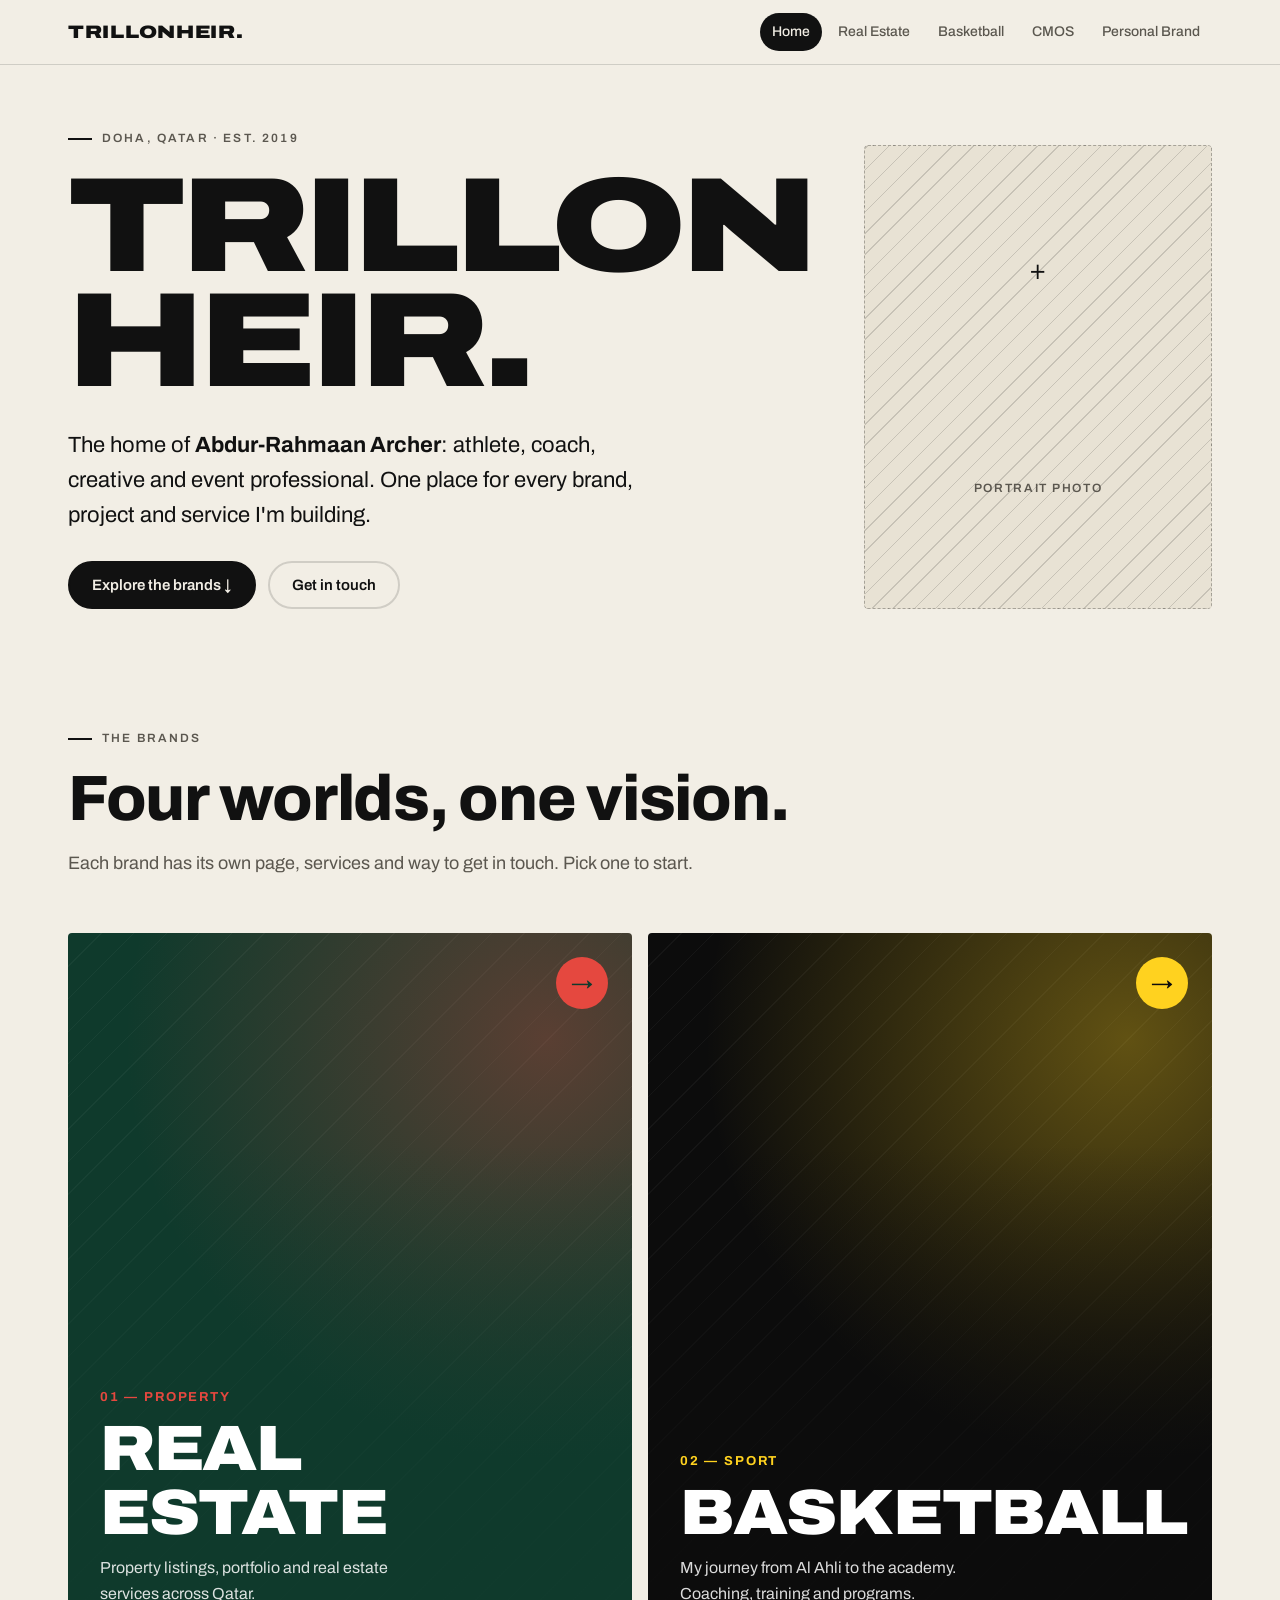
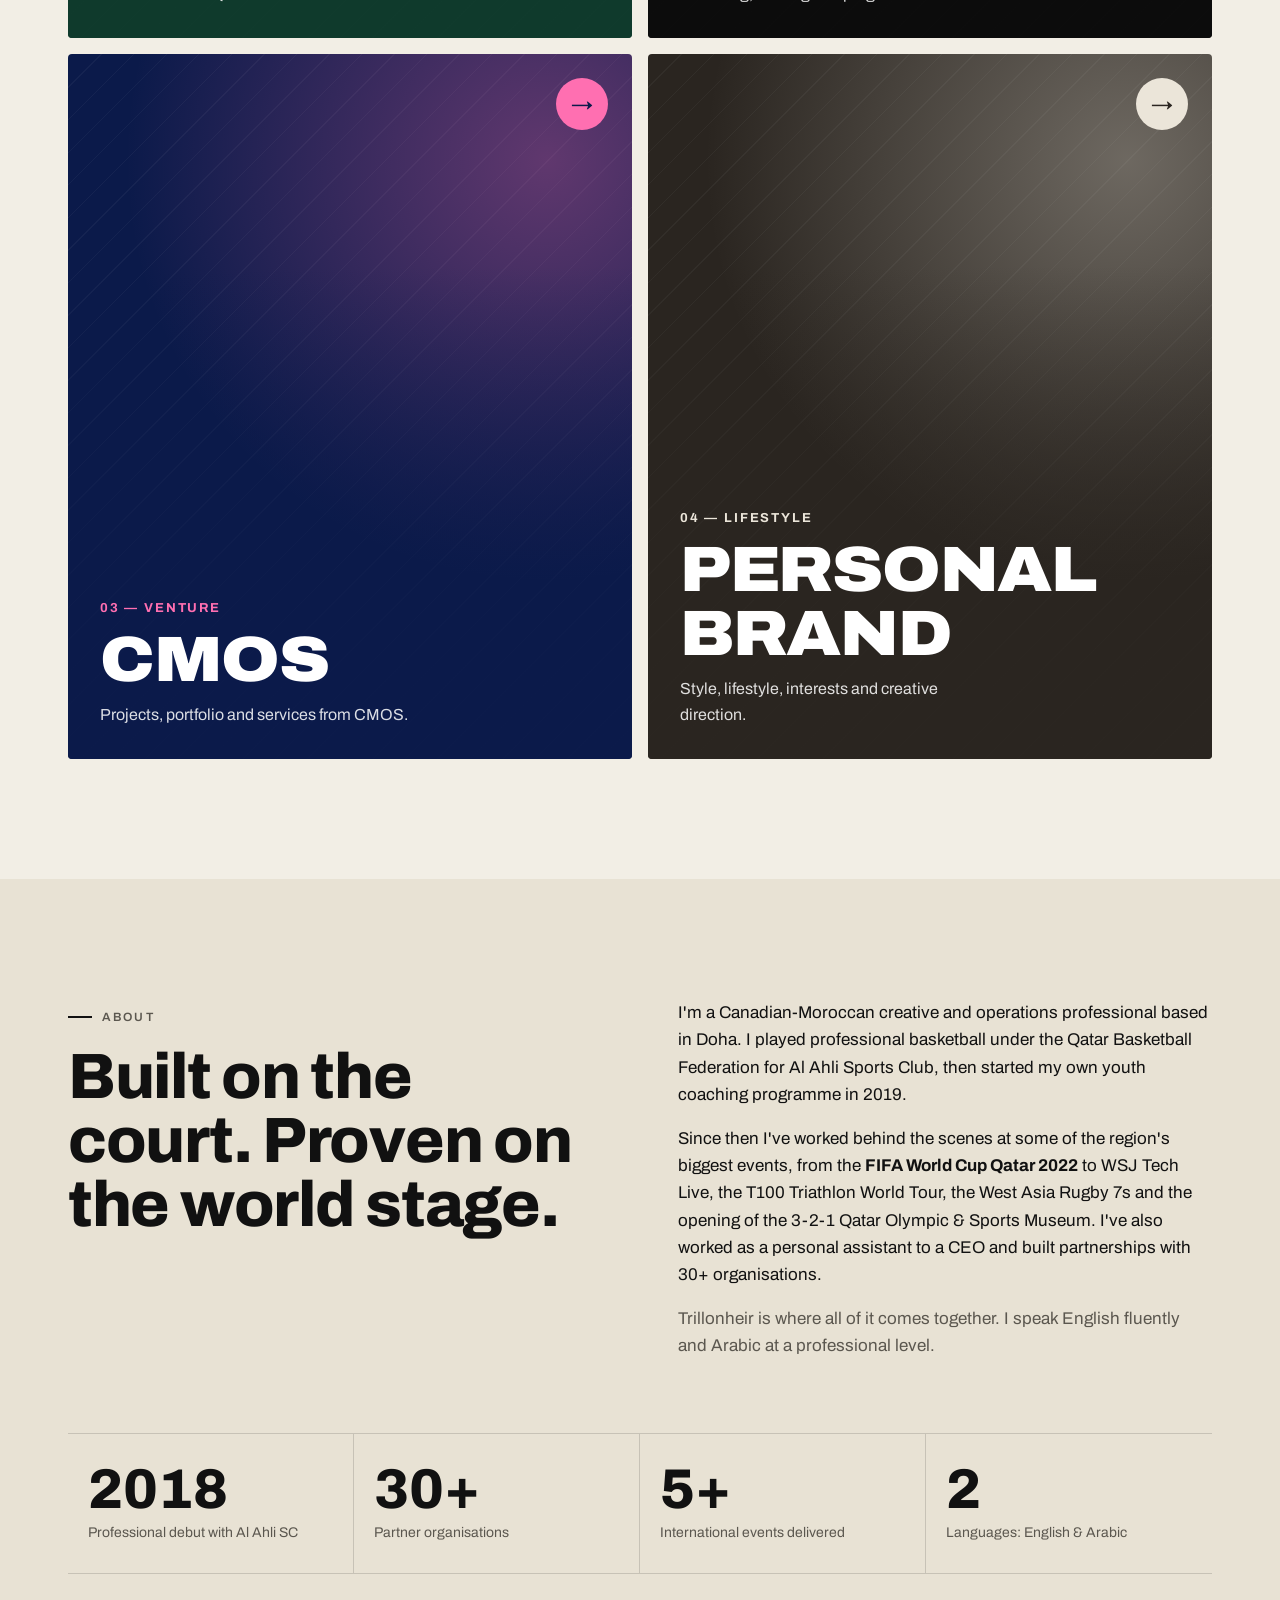
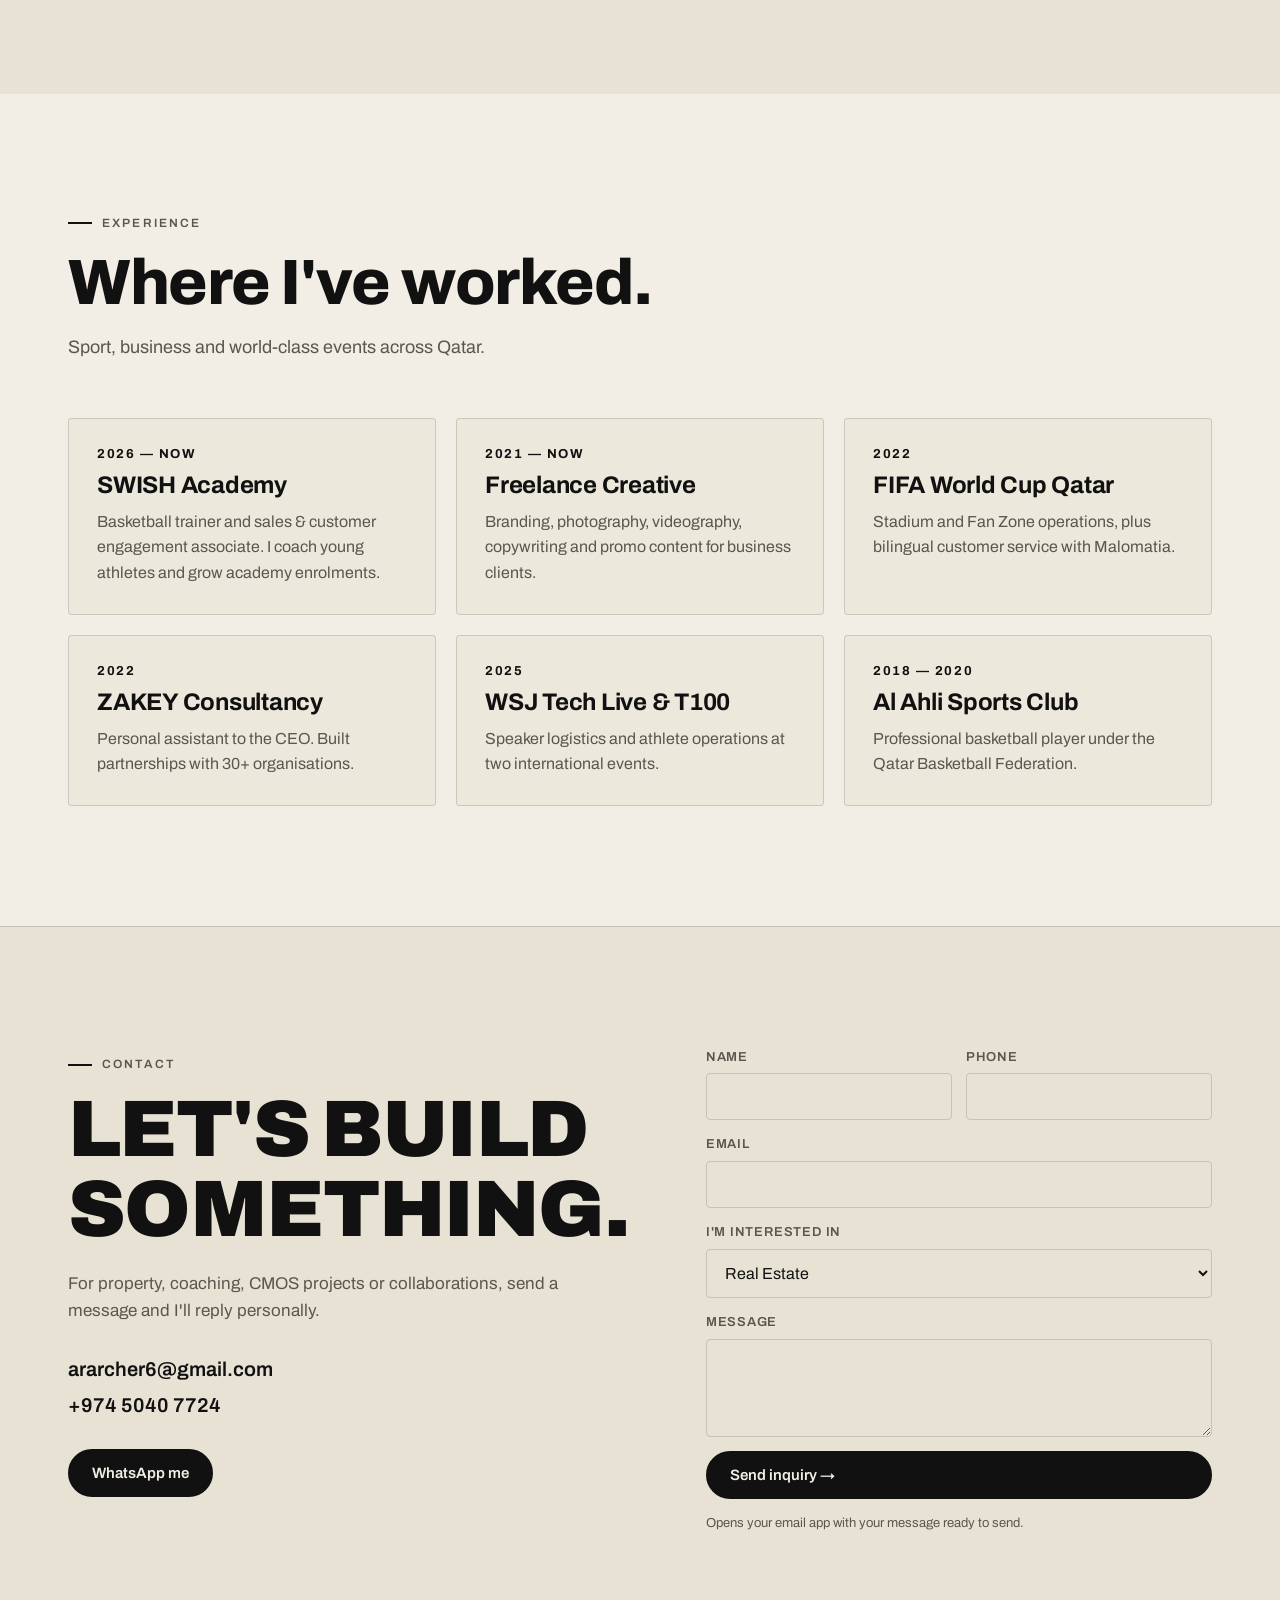
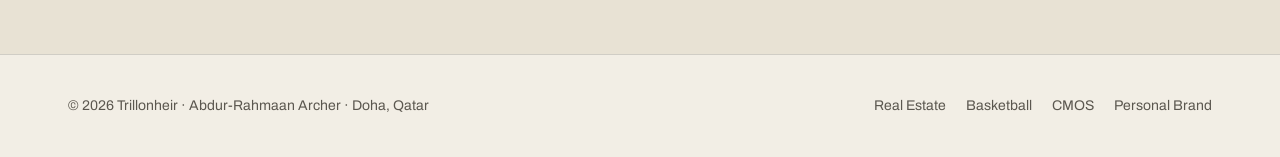
==== index.html @ c159a41c "Initial Trillonheir multi-page portfolio site Co-Authored-By: Claude Opus 5.5 <noreply@anthropic.com" ====
<!doctype html>
<html lang="en">
<head>
  <meta charset="utf-8">
  <meta name="viewport" content="width=device-width, initial-scale=1">
  <title>Trillonheir — Abdur-Rahmaan Archer</title>
  <meta name="description" content="Trillonheir brings together the brands, projects and services of Abdur-Rahmaan Archer: real estate, basketball coaching, CMOS and personal brand. Based in Doha, Qatar.">
  <link rel="preconnect" href="https://fonts.googleapis.com">
  <link rel="preconnect" href="https://fonts.gstatic.com" crossorigin>
  <link href="https://fonts.googleapis.com/css2?family=Archivo:wdth,wght@62..125,400..900&display=swap" rel="stylesheet">
  <link rel="stylesheet" href="css/style.css">
</head>
<body class="t-home">
  <a class="skip" href="#main">Skip to content</a>

  <header class="site-header">
    <div class="wrap">
      <a class="logo" href="index.html">TRILLONHEIR<span>.</span></a>
      <button class="nav-toggle" aria-expanded="false" aria-controls="nav">MENU</button>
      <nav class="nav" id="nav">
        <a href="index.html" aria-current="page">Home</a>
        <a href="real-estate.html">Real Estate</a>
        <a href="basketball.html">Basketball</a>
        <a href="cmos.html">CMOS</a>
        <a href="personal-brand.html">Personal Brand</a>
      </nav>
    </div>
  </header>

  <main id="main">
    <!-- HERO -->
    <section class="home-hero">
      <div class="wrap">
        <div>
          <span class="eyebrow">Doha, Qatar · Est. 2019</span>
          <h1 class="wordmark">Trillon<br>heir.</h1>
          <p class="intro">The home of <strong>Abdur-Rahmaan Archer</strong>: athlete, coach, creative and event professional.
            One place for every brand, project and service I'm building.</p>
          <div class="btn-row" style="margin-top:28px">
            <a class="btn" href="#explore">Explore the brands ↓</a>
            <a class="btn ghost" href="#contact">Get in touch</a>
          </div>
        </div>
        <div class="portrait">
          <!-- To add: replace this div with <img src="images/portrait.jpg" alt="…"> -->
          <div class="ph">Portrait photo</div>
        </div>
      </div>
    </section>

    <!-- PICTURE TILES: each links to its own page -->
    <section id="explore">
      <div class="wrap">
        <div class="section-head reveal">
          <span class="eyebrow">The brands</span>
          <h2>Four worlds, one vision.</h2>
          <p>Each brand has its own page, services and way to get in touch. Pick one to start.</p>
        </div>
        <!-- To add a cover photo to a tile: put <img src="images/….jpg" alt=""> as the first line inside the <a class="tile"> -->
        <div class="tiles">
          <a class="tile re reveal" href="real-estate.html">
            <span class="go" aria-hidden="true">→</span>
            <div class="tile-body">
              <span class="tile-num">01 — PROPERTY</span>
              <h3>Real Estate</h3>
              <p>Property listings, portfolio and real estate services across Qatar.</p>
            </div>
          </a>
          <a class="tile bb reveal" href="basketball.html">
            <span class="go" aria-hidden="true">→</span>
            <div class="tile-body">
              <span class="tile-num">02 — SPORT</span>
              <h3>Basketball</h3>
              <p>My journey from Al Ahli to the academy. Coaching, training and programs.</p>
            </div>
          </a>
          <a class="tile cm reveal" href="cmos.html">
            <span class="go" aria-hidden="true">→</span>
            <div class="tile-body">
              <span class="tile-num">03 — VENTURE</span>
              <h3>CMOS</h3>
              <p>Projects, portfolio and services from CMOS.</p>
            </div>
          </a>
          <a class="tile pb reveal" href="personal-brand.html">
            <span class="go" aria-hidden="true">→</span>
            <div class="tile-body">
              <span class="tile-num">04 — LIFESTYLE</span>
              <h3>Personal Brand</h3>
              <p>Style, lifestyle, interests and creative direction.</p>
            </div>
          </a>
        </div>
      </div>
    </section>

    <!-- ABOUT -->
    <section class="alt" id="about">
      <div class="wrap split">
        <div class="reveal">
          <span class="eyebrow">About</span>
          <h2 style="font-size:clamp(36px,6vw,64px);font-weight:800;margin:18px 0 24px">Built on the court. Proven on the world stage.</h2>
        </div>
        <div class="reveal">
          <p>I'm a Canadian-Moroccan creative and operations professional based in Doha. I played professional basketball under the
            Qatar Basketball Federation for Al Ahli Sports Club, then started my own youth coaching programme in 2019.</p>
          <p>Since then I've worked behind the scenes at some of the region's biggest events, from the <strong>FIFA World Cup Qatar 2022</strong>
            to WSJ Tech Live, the T100 Triathlon World Tour, the West Asia Rugby 7s and the opening of the 3-2-1 Qatar Olympic &amp; Sports Museum. I've also worked as a personal assistant
            to a CEO and built partnerships with 30+ organisations.</p>
          <p class="muted">Trillonheir is where all of it comes together. I speak English fluently and Arabic at a professional level.</p>
        </div>
      </div>
      <div class="wrap" style="margin-top:56px">
        <div class="stats reveal">
          <div><strong>2018</strong><span>Professional debut with Al Ahli SC</span></div>
          <div><strong>30+</strong><span>Partner organisations</span></div>
          <div><strong>5+</strong><span>International events delivered</span></div>
          <div><strong>2</strong><span>Languages: English &amp; Arabic</span></div>
        </div>
      </div>
    </section>

    <!-- EXPERIENCE -->
    <section id="experience">
      <div class="wrap">
        <div class="section-head reveal">
          <span class="eyebrow">Experience</span>
          <h2>Where I've worked.</h2>
          <p>Sport, business and world-class events across Qatar.</p>
        </div>
        <div class="grid grid-3">
          <div class="card reveal"><span class="num">2026 — NOW</span><h3>SWISH Academy</h3><p>Basketball trainer and sales &amp; customer engagement associate. I coach young athletes and grow academy enrolments.</p></div>
          <div class="card reveal"><span class="num">2021 — NOW</span><h3>Freelance Creative</h3><p>Branding, photography, videography, copywriting and promo content for business clients.</p></div>
          <div class="card reveal"><span class="num">2022</span><h3>FIFA World Cup Qatar</h3><p>Stadium and Fan Zone operations, plus bilingual customer service with Malomatia.</p></div>
          <div class="card reveal"><span class="num">2022</span><h3>ZAKEY Consultancy</h3><p>Personal assistant to the CEO. Built partnerships with 30+ organisations.</p></div>
          <div class="card reveal"><span class="num">2025</span><h3>WSJ Tech Live &amp; T100</h3><p>Speaker logistics and athlete operations at two international events.</p></div>
          <div class="card reveal"><span class="num">2018 — 2020</span><h3>Al Ahli Sports Club</h3><p>Professional basketball player under the Qatar Basketball Federation.</p></div>
        </div>
      </div>
    </section>

    <!-- CONTACT -->
    <section class="contact alt" id="contact">
      <div class="wrap contact-grid">
        <div class="reveal">
          <span class="eyebrow">Contact</span>
          <h2>Let's build something.</h2>
          <p class="muted">For property, coaching, CMOS projects or collaborations, send a message and I'll reply personally.</p>
          <div class="contact-lines">
            <a href="mailto:ararcher6@gmail.com">ararcher6@gmail.com</a>
            <a href="tel:+97450407724">+974 5040 7724</a>
          </div>
          <div class="btn-row">
            <a class="btn" href="https://wa.me/97450407724" target="_blank" rel="noopener">WhatsApp me</a>
          </div>
        </div>
        <form class="form reveal" data-to="ararcher6@gmail.com" data-subject="Trillonheir inquiry">
          <div class="row">
            <label>Name<input name="name" required autocomplete="name"></label>
            <label>Phone<input name="phone" type="tel" autocomplete="tel"></label>
          </div>
          <label>Email<input name="email" type="email" required autocomplete="email"></label>
          <label>I'm interested in
            <select name="topic">
              <option>Real Estate</option><option>Basketball coaching</option><option>CMOS</option><option>Collaboration / Brand</option><option>Something else</option>
            </select>
          </label>
          <label>Message<textarea name="message" rows="4" required></textarea></label>
          <button class="btn" type="submit">Send inquiry →</button>
          <p class="note">Opens your email app with your message ready to send.</p>
        </form>
      </div>
    </section>
  </main>

  <footer class="site-footer">
    <div class="wrap">
      <span>© <span data-year>2026</span> Trillonheir · Abdur-Rahmaan Archer · Doha, Qatar</span>
      <nav><a href="real-estate.html">Real Estate</a><a href="basketball.html">Basketball</a><a href="cmos.html">CMOS</a><a href="personal-brand.html">Personal Brand</a></nav>
    </div>
  </footer>
  <script src="js/main.js"></script>
</body>
</html>
---- css/style.css ----
/* =========================================================
   TRILLONHEIR — shared styles
   Each page sets a theme class on <body>:
     .t-home  .t-realestate  .t-basketball  .t-cmos  .t-personal
   Change a page's colours by editing its block below.
   ========================================================= */

:root {
  --font-display: "Archivo", "Arial Narrow", sans-serif;
  --font-body: "Archivo", system-ui, sans-serif;
  --radius: 4px;
  --max: 1240px;
  --gutter: clamp(16px, 4vw, 48px);
}

/* ---------- Colour identities ---------- */
.t-home {
  --bg: #f2eee5; --bg-2: #e8e2d4; --ink: #111; --muted: #5b574f;
  --accent: #111; --accent-ink: #f2eee5; --line: rgba(0,0,0,.14);
}
.t-basketball { /* black with yellow accents */
  --bg: #0c0c0c; --bg-2: #181818; --ink: #f5f3ee; --muted: #a29f97;
  --accent: #ffd21f; --accent-ink: #0c0c0c; --line: rgba(255,255,255,.12);
}
.t-cmos { /* blue with pink accents */
  --bg: #0b1a4a; --bg-2: #112562; --ink: #eef1ff; --muted: #9fabd6;
  --accent: #ff6fb1; --accent-ink: #0b1a4a; --line: rgba(255,255,255,.14);
}
.t-realestate { /* green with red accents */
  --bg: #0f3a2c; --bg-2: #154a39; --ink: #f1efe6; --muted: #a8bdb2;
  --accent: #e5483f; --accent-ink: #fff; --line: rgba(255,255,255,.14);
}
.t-personal {
  --bg: #ebe5d9; --bg-2: #dfd7c7; --ink: #1a1714; --muted: #6a6257;
  --accent: #1a1714; --accent-ink: #ebe5d9; --line: rgba(0,0,0,.14);
}

/* ---------- Base ---------- */
*, *::before, *::after { box-sizing: border-box; }
html { scroll-behavior: smooth; -webkit-text-size-adjust: 100%; }
body {
  margin: 0; background: var(--bg); color: var(--ink);
  font-family: var(--font-body); font-size: 17px; line-height: 1.6;
  -webkit-font-smoothing: antialiased;
}
img { display: block; max-width: 100%; height: auto; }
a { color: inherit; }
h1, h2, h3, h4 { font-family: var(--font-display); line-height: 1; margin: 0; letter-spacing: -.02em; }
p { margin: 0 0 1em; }
.wrap { width: 100%; max-width: var(--max); margin: 0 auto; padding: 0 var(--gutter); }
.accent { color: var(--accent); }
.muted { color: var(--muted); }
.eyebrow {
  font-size: 12px; font-weight: 600; letter-spacing: .18em; text-transform: uppercase;
  color: var(--muted); display: inline-flex; gap: 10px; align-items: center;
}
.eyebrow::before { content: ""; width: 24px; height: 2px; background: var(--accent); }
.skip { position: absolute; left: -999px; }
.skip:focus { left: 16px; top: 16px; z-index: 100; background: var(--accent); color: var(--accent-ink); padding: 8px 12px; }

/* ---------- Header / nav ---------- */
.site-header {
  position: sticky; top: 0; z-index: 50;
  background: color-mix(in srgb, var(--bg) 88%, transparent);
  backdrop-filter: blur(10px); -webkit-backdrop-filter: blur(10px);
  border-bottom: 1px solid var(--line);
}
.site-header .wrap { display: flex; align-items: center; justify-content: space-between; height: 64px; }
.logo { font-family: var(--font-display); font-weight: 900; font-stretch: 125%; letter-spacing: .04em; text-decoration: none; font-size: 18px; }
.logo span { color: var(--accent); }
.nav { display: flex; gap: 4px; }
.nav a {
  text-decoration: none; font-size: 14px; font-weight: 500; padding: 8px 12px; border-radius: 99px;
  color: var(--muted); transition: color .2s, background .2s;
}
.nav a:hover { color: var(--ink); background: var(--line); }
.nav a[aria-current="page"] { color: var(--accent-ink); background: var(--accent); }
.nav-toggle {
  display: none; background: none; border: 1px solid var(--line); color: var(--ink);
  border-radius: 99px; padding: 8px 14px; font: 600 13px var(--font-body); letter-spacing: .08em; cursor: pointer;
}
@media (max-width: 860px) {
  .nav-toggle { display: block; }
  .nav {
    position: absolute; top: 64px; left: 0; right: 0; flex-direction: column; gap: 0;
    background: var(--bg); border-bottom: 1px solid var(--line); padding: 8px var(--gutter) 16px;
    display: none;
  }
  .nav.open { display: flex; }
  .nav a { padding: 14px 4px; border-radius: 0; border-bottom: 1px solid var(--line); font-size: 17px; }
  .nav a[aria-current="page"] { background: none; color: var(--accent); }
}

/* ---------- Buttons ---------- */
.btn {
  display: inline-flex; align-items: center; gap: 10px; text-decoration: none; cursor: pointer;
  font: 600 15px var(--font-body); padding: 14px 22px; border-radius: 99px; border: 2px solid var(--accent);
  background: var(--accent); color: var(--accent-ink); transition: transform .15s, background .2s, color .2s;
}
.btn:hover { transform: translateY(-2px); }
.btn.ghost { background: transparent; color: var(--ink); border-color: var(--line); }
.btn.ghost:hover { border-color: var(--ink); }
.btn-row { display: flex; flex-wrap: wrap; gap: 12px; }

/* ---------- Sections ---------- */
section { padding: clamp(64px, 10vw, 120px) 0; }
.section-head { display: grid; gap: 18px; margin-bottom: clamp(32px, 5vw, 56px); max-width: 760px; }
.section-head h2 { font-size: clamp(36px, 6vw, 64px); font-weight: 800; }
.section-head p { color: var(--muted); font-size: 18px; margin: 0; }
.alt { background: var(--bg-2); }

/* ---------- Page hero (inner pages) ---------- */
.page-hero { padding: clamp(48px, 8vw, 96px) 0 clamp(48px, 8vw, 88px); border-bottom: 1px solid var(--line); }
.page-hero .wrap { display: grid; grid-template-columns: 1.2fr 1fr; gap: clamp(32px, 5vw, 64px); align-items: end; }
.page-hero h1 { font-size: clamp(42px, 12vw, 148px); font-weight: 900; font-stretch: 112%; text-transform: uppercase; margin: 18px 0 24px; }
.page-hero .lead { font-size: clamp(18px, 2vw, 21px); color: var(--muted); max-width: 52ch; }
.page-hero .hero-media { aspect-ratio: 4/5; border-radius: var(--radius); overflow: hidden; }
.page-hero .hero-media img { width: 100%; height: 100%; object-fit: cover; }
@media (max-width: 860px) { .page-hero .wrap { grid-template-columns: 1fr; } .page-hero .hero-media { aspect-ratio: 4/3; } }

/* ---------- Image placeholders (swap for <img>) ---------- */
.ph {
  position: relative; width: 100%; height: 100%; min-height: 180px; border-radius: var(--radius);
  background:
    repeating-linear-gradient(-45deg, transparent 0 14px, var(--line) 14px 15px),
    var(--bg-2);
  border: 1px dashed color-mix(in srgb, var(--ink) 30%, transparent);
  display: grid; place-items: center; text-align: center; color: var(--muted);
  font-size: 12px; font-weight: 600; letter-spacing: .14em; text-transform: uppercase; padding: 16px;
}
.ph[style*="aspect-ratio"] { height: auto; }
.grid > *, .split > *, [style*="grid-template-columns"] > * { min-width: 0; }
.ph::before { content: "+"; display: block; font-size: 28px; font-weight: 300; line-height: 1; margin-bottom: 6px; color: var(--accent); }

/* ---------- Cards / grids ---------- */
.grid { display: grid; gap: 20px; }
.grid-2 { grid-template-columns: repeat(2, 1fr); }
.grid-3 { grid-template-columns: repeat(3, 1fr); }
.grid-4 { grid-template-columns: repeat(4, 1fr); }
@media (max-width: 960px) { .grid-3, .grid-4 { grid-template-columns: repeat(2, 1fr); } }
@media (max-width: 620px) { .grid-2, .grid-3, .grid-4 { grid-template-columns: 1fr; } }

.card {
  border: 1px solid var(--line); border-radius: var(--radius); padding: 28px;
  display: flex; flex-direction: column; gap: 12px; background: color-mix(in srgb, var(--bg-2) 50%, transparent);
  transition: border-color .2s, transform .2s;
}
.card:hover { border-color: var(--accent); transform: translateY(-3px); }
.card .num { font: 700 13px var(--font-body); color: var(--accent); letter-spacing: .12em; }
.card h3 { font-size: 24px; font-weight: 700; letter-spacing: -.01em; }
.card p { color: var(--muted); margin: 0; font-size: 16px; }
.card ul { margin: 4px 0 0; padding-left: 18px; color: var(--muted); font-size: 15px; }

/* listing cards */
.listing { padding: 0; overflow: hidden; }
.listing .ph, .listing img { border-radius: 0; border: 0; aspect-ratio: 4/3; min-height: 0; }
.listing .body { padding: 22px 24px 26px; display: grid; gap: 8px; }
.tag {
  justify-self: start; font-size: 11px; font-weight: 700; letter-spacing: .14em; text-transform: uppercase;
  padding: 5px 10px; border-radius: 99px; background: var(--accent); color: var(--accent-ink);
}
.meta { display: flex; flex-wrap: wrap; gap: 6px 16px; font-size: 14px; color: var(--muted); }
.price { font-weight: 700; font-size: 18px; }

/* stat strip */
.stats { display: grid; grid-template-columns: repeat(4, 1fr); border-top: 1px solid var(--line); border-bottom: 1px solid var(--line); }
.stats > div { padding: 28px 20px; border-right: 1px solid var(--line); }
.stats > div:last-child { border-right: 0; }
.stats strong { display: block; font-family: var(--font-display); font-size: clamp(36px, 5vw, 56px); font-weight: 800; color: var(--accent); line-height: 1; }
.stats span { font-size: 14px; color: var(--muted); }
@media (max-width: 760px) { .stats { grid-template-columns: repeat(2, 1fr); } .stats > div:nth-child(2) { border-right: 0; } .stats > div:nth-child(-n+2) { border-bottom: 1px solid var(--line); } }

/* timeline */
.timeline { list-style: none; margin: 0; padding: 0; border-left: 2px solid var(--line); }
.timeline li { position: relative; padding: 0 0 36px 28px; }
.timeline li::before { content: ""; position: absolute; left: -7px; top: 6px; width: 12px; height: 12px; border-radius: 50%; background: var(--accent); }
.timeline .when { font-size: 13px; font-weight: 700; letter-spacing: .1em; text-transform: uppercase; color: var(--accent); }
.timeline h3 { font-size: 22px; margin: 6px 0 8px; font-weight: 700; }
.timeline p { color: var(--muted); margin: 0; }

/* split layout */
.split { display: grid; grid-template-columns: 1fr 1fr; gap: clamp(32px, 6vw, 80px); align-items: start; }
@media (max-width: 860px) { .split { grid-template-columns: 1fr; } }

/* ---------- Contact ---------- */
.contact { border-top: 1px solid var(--line); }
.contact-grid { display: grid; grid-template-columns: 1fr 1.1fr; gap: clamp(32px, 6vw, 80px); }
.contact h2 { font-size: clamp(40px, 7vw, 80px); font-weight: 900; text-transform: uppercase; margin: 16px 0 20px; }
.contact-lines { display: grid; gap: 4px; margin: 28px 0; }
.contact-lines a { font-size: 20px; text-decoration: none; font-weight: 600; }
.contact-lines a:hover { color: var(--accent); }
.form { display: grid; gap: 14px; }
.form label { display: grid; gap: 6px; font-size: 13px; font-weight: 600; letter-spacing: .06em; text-transform: uppercase; color: var(--muted); }
.form input, .form select, .form textarea {
  width: 100%; font: 400 16px var(--font-body); color: var(--ink); background: transparent;
  border: 1px solid var(--line); border-radius: var(--radius); padding: 14px; text-transform: none; letter-spacing: 0;
}
.form select option { color: #111; }
.form input:focus, .form select:focus, .form textarea:focus { outline: 2px solid var(--accent); outline-offset: 1px; border-color: transparent; }
.form .row { display: grid; grid-template-columns: 1fr 1fr; gap: 14px; }
.form .note { font-size: 13px; color: var(--muted); margin: 0; }
@media (max-width: 860px) { .contact-grid { grid-template-columns: 1fr; } }
@media (max-width: 520px) { .form .row { grid-template-columns: 1fr; } }

/* ---------- Footer ---------- */
.site-footer { border-top: 1px solid var(--line); padding: 40px 0; font-size: 14px; color: var(--muted); }
.site-footer .wrap { display: flex; flex-wrap: wrap; justify-content: space-between; gap: 20px; }
.site-footer nav { display: flex; flex-wrap: wrap; gap: 6px 20px; }
.site-footer a { text-decoration: none; }
.site-footer a:hover { color: var(--ink); }

/* ---------- Home ---------- */
.home-hero { padding: clamp(32px, 5vw, 56px) 0 0; }
.home-hero .wrap { display: grid; grid-template-columns: 1.3fr 1fr; gap: clamp(24px, 4vw, 56px); align-items: end; }
.wordmark {
  font-family: var(--font-display); font-weight: 900; font-stretch: 125%; text-transform: uppercase;
  font-size: clamp(48px, 10.5vw, 150px); line-height: .86; letter-spacing: -.03em; margin: 20px 0 28px;
}
.home-hero .intro { font-size: clamp(18px, 2vw, 22px); max-width: 46ch; }
.home-hero .portrait { aspect-ratio: 3/4; overflow: hidden; border-radius: var(--radius); }
.home-hero .portrait img { width: 100%; height: 100%; object-fit: cover; object-position: top; filter: grayscale(1); mix-blend-mode: multiply; }
@media (max-width: 860px) { .home-hero .wrap { grid-template-columns: 1fr; } .home-hero .portrait { aspect-ratio: 1/1; } }

/* Picture tiles linking to each page */
.tiles { display: grid; grid-template-columns: repeat(2, 1fr); gap: 16px; }
.tile {
  --t-bg: #111; --t-accent: #fff;
  position: relative; display: block; overflow: hidden; border-radius: var(--radius); aspect-ratio: 4/5;
  text-decoration: none; color: #fff; isolation: isolate;
  /* Shown until a cover photo is added */
  background:
    radial-gradient(circle at 85% 15%, color-mix(in srgb, var(--t-accent) 35%, transparent), transparent 55%),
    repeating-linear-gradient(-45deg, transparent 0 22px, rgba(255,255,255,.04) 22px 23px),
    var(--t-bg);
}
.tile img { position: absolute; inset: 0; width: 100%; height: 100%; object-fit: cover; transition: transform .6s ease; z-index: -2; }
.tile::after {
  content: ""; position: absolute; inset: 0; z-index: -1;
  background: linear-gradient(180deg, transparent 30%, color-mix(in srgb, var(--t-bg) 92%, transparent) 88%);
}
.tile:hover img { transform: scale(1.05); }
.tile .tile-body { position: absolute; left: 0; right: 0; bottom: 0; padding: clamp(20px, 3vw, 32px); }
.tile .tile-num { font-size: 13px; font-weight: 700; letter-spacing: .14em; color: var(--t-accent); }
.tile h3 { font-size: clamp(36px, 5vw, 64px); font-weight: 900; font-stretch: 112%; text-transform: uppercase; margin: 8px 0 10px; }
.tile p { margin: 0; opacity: .85; font-size: 16px; max-width: 36ch; }
.tile .go {
  position: absolute; top: clamp(16px, 2vw, 24px); right: clamp(16px, 2vw, 24px);
  width: 52px; height: 52px; border-radius: 50%; background: var(--t-accent); color: var(--t-bg);
  display: grid; place-items: center; font-size: 22px; transition: transform .3s;
}
.tile:hover .go { transform: rotate(-45deg); }
.tile.re { --t-bg: #0f3a2c; --t-accent: #e5483f; }
.tile.bb { --t-bg: #0c0c0c; --t-accent: #ffd21f; }
.tile.cm { --t-bg: #0b1a4a; --t-accent: #ff6fb1; }
.tile.pb { --t-bg: #2a2520; --t-accent: #ebe5d9; }
@media (max-width: 700px) { .tiles { grid-template-columns: 1fr; } .tile { aspect-ratio: 4/4.4; } }

/* Gallery (masonry via columns) */
.gallery { columns: 3 260px; column-gap: 16px; }
.gallery figure { margin: 0 0 16px; break-inside: avoid; position: relative; border-radius: var(--radius); overflow: hidden; }
.gallery figcaption {
  position: absolute; left: 10px; bottom: 10px; right: 10px; font-size: 12px; font-weight: 600; letter-spacing: .06em;
  color: #fff; background: rgba(0,0,0,.55); backdrop-filter: blur(4px); padding: 6px 10px; border-radius: 99px; width: fit-content;
}

/* Personal brand mood board */
.mood { display: grid; grid-template-columns: repeat(6, 1fr); grid-auto-rows: 120px; gap: 14px; }
.mood .ph { min-height: 0; }
.mood .a { grid-column: span 3; grid-row: span 4; }
.mood .b { grid-column: span 3; grid-row: span 2; }
.mood .c { grid-column: span 2; grid-row: span 2; }
.mood .d { grid-column: span 1; grid-row: span 2; }
.mood .e { grid-column: span 2; grid-row: span 3; }
.mood .f { grid-column: span 4; grid-row: span 3; }
@media (max-width: 720px) {
  .mood { grid-template-columns: repeat(2, 1fr); grid-auto-rows: 110px; }
  .mood .a, .mood .f { grid-column: span 2; grid-row: span 3; }
  .mood .b, .mood .c, .mood .d, .mood .e { grid-column: span 1; grid-row: span 2; }
}

/* Reveal on scroll */
.reveal { opacity: 0; transform: translateY(24px); transition: opacity .7s ease, transform .7s ease; }
.reveal.in { opacity: 1; transform: none; }
@media (prefers-reduced-motion: reduce) { .reveal { opacity: 1; transform: none; } }
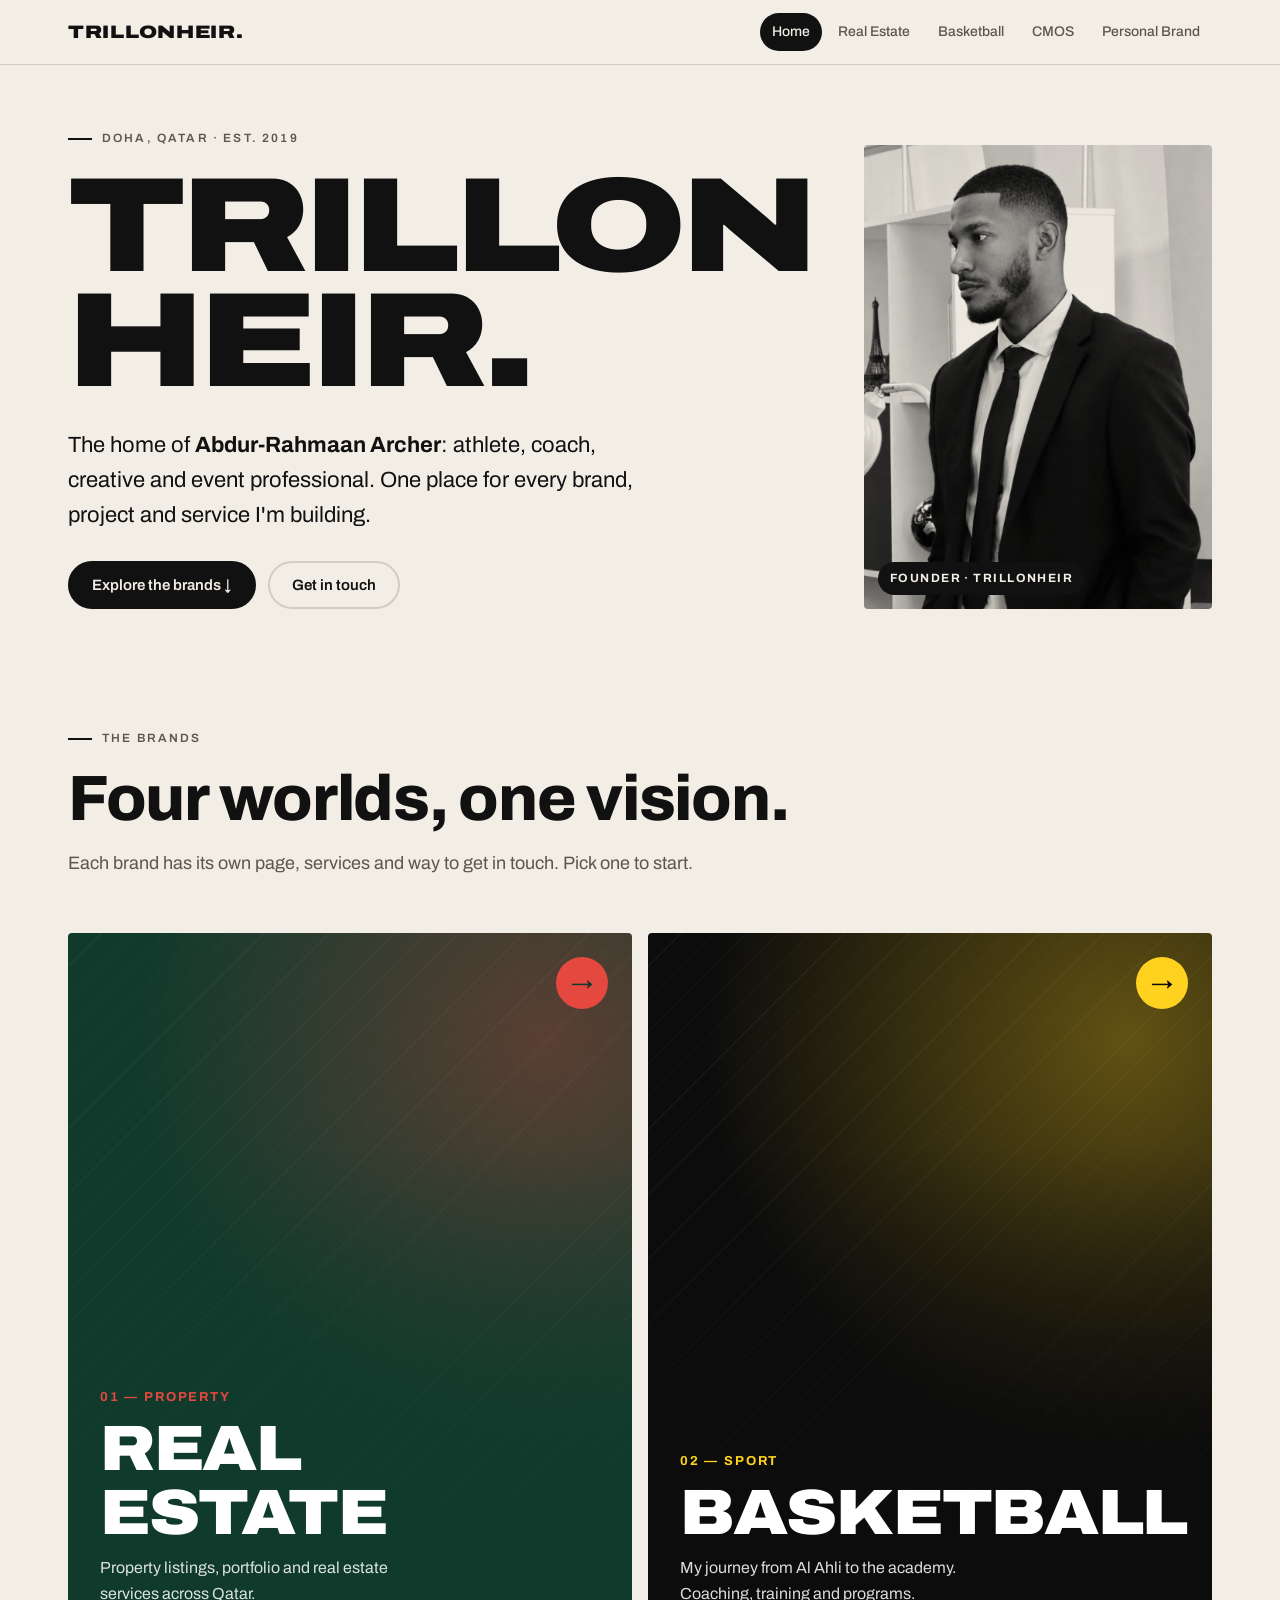
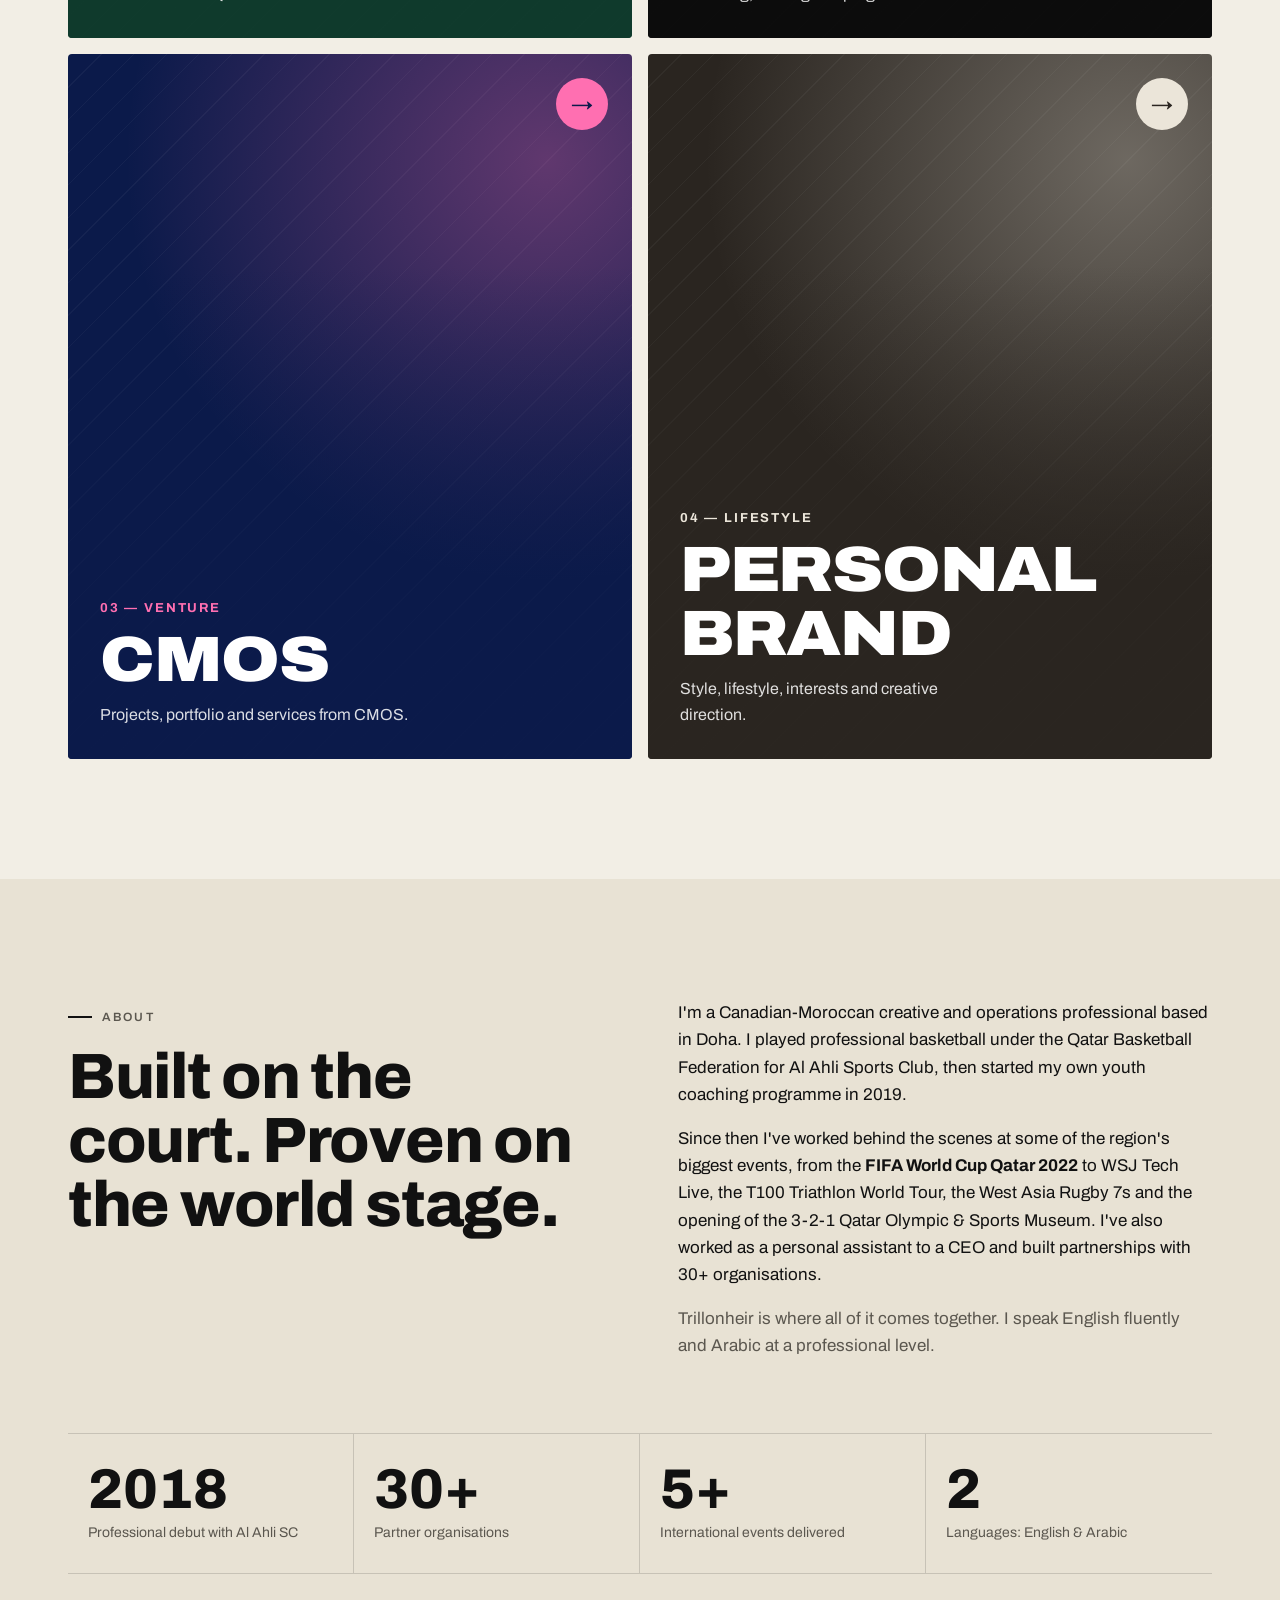
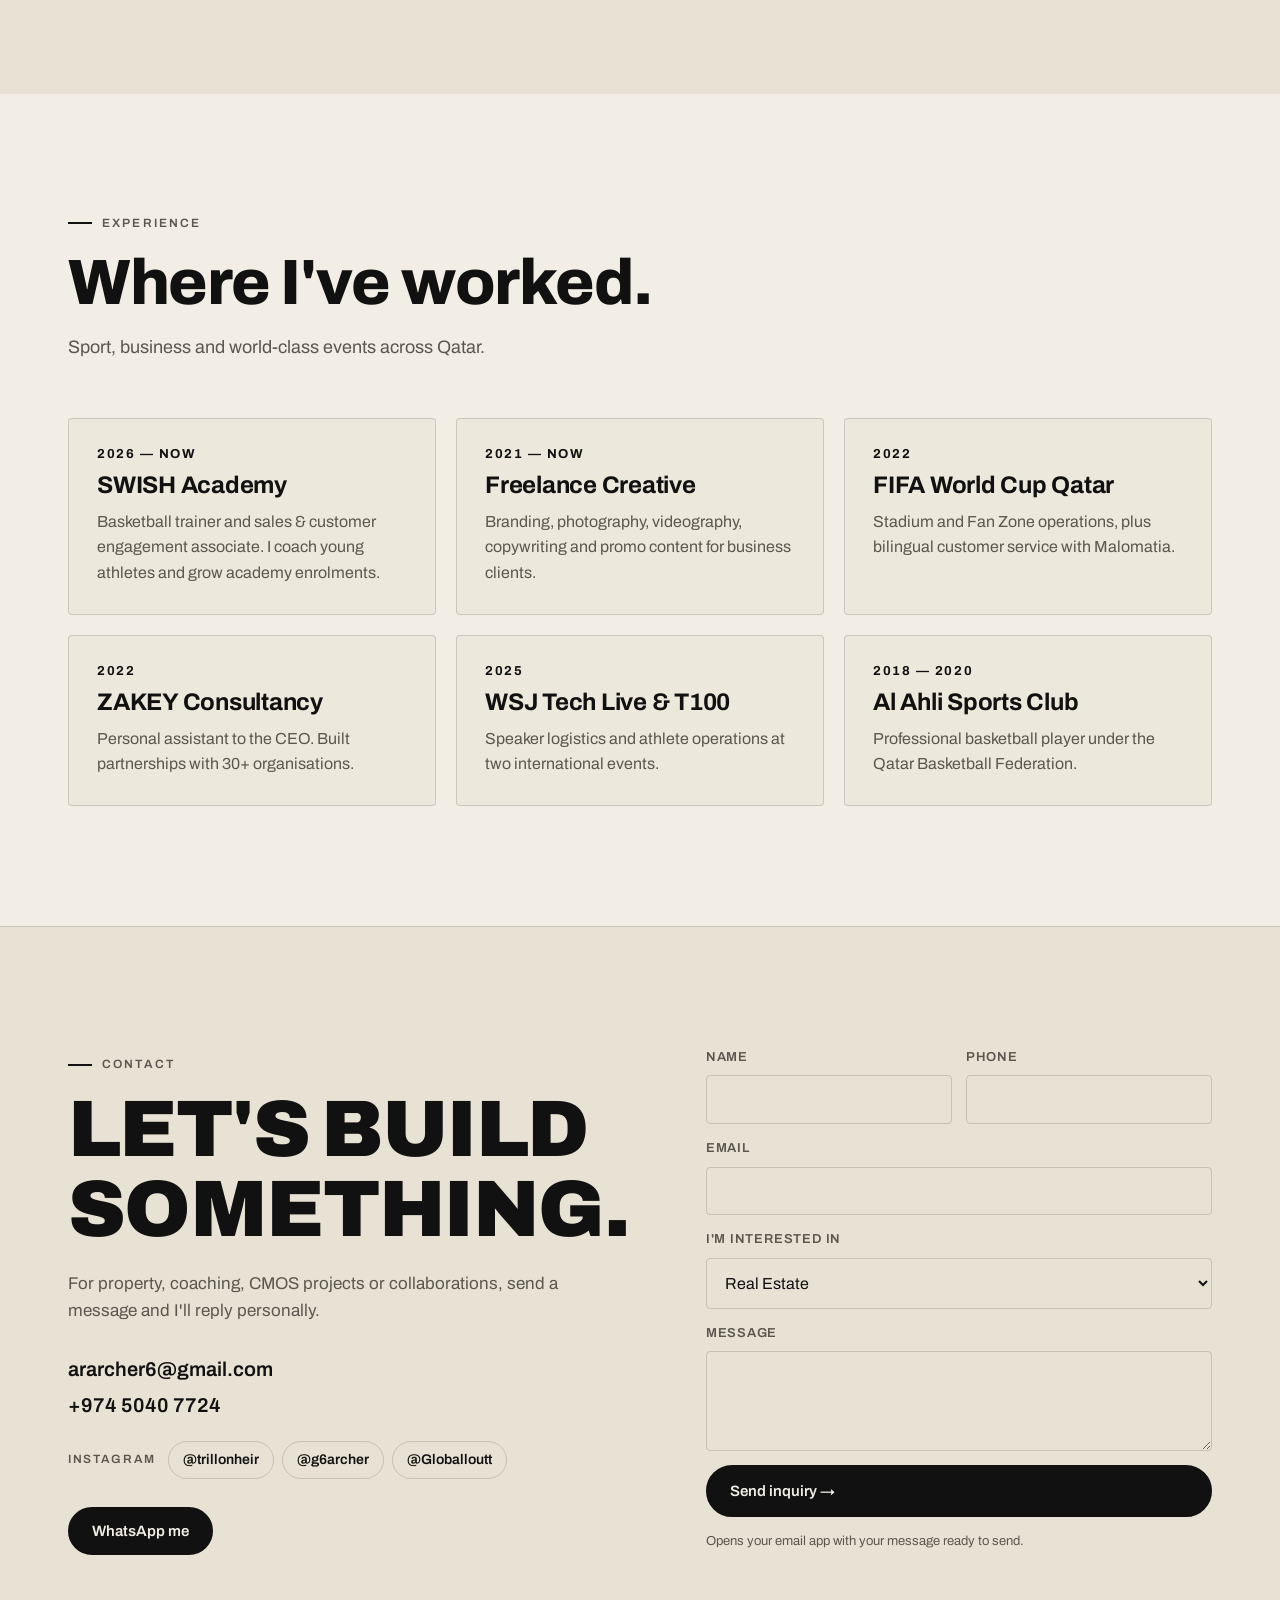
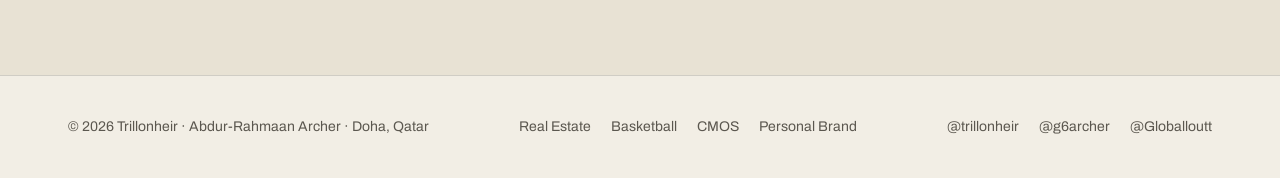
==== commit 5e8d5417: "Add founder photo to homepage and Instagram links on every page Co-Authored-By: Claude Opus 5.5 <nor" ====
--- a/index.html
+++ b/index.html
@@ -42,8 +42,9 @@
           </div>
         </div>
         <div class="portrait">
-          <!-- To add: replace this div with <img src="images/portrait.jpg" alt="…"> -->
-          <div class="ph">Portrait photo</div>
+          <!-- To change: replace images/founder.jpg -->
+          <img src="images/founder.jpg" alt="Trillonheir founder in a black suit and tie" width="900" height="1600">
+          <span class="portrait-tag">Founder · Trillonheir</span>
         </div>
       </div>
     </section>
@@ -150,6 +151,12 @@
             <a href="mailto:ararcher6@gmail.com">ararcher6@gmail.com</a>
             <a href="tel:+97450407724">+974 5040 7724</a>
           </div>
+          <div class="socials" aria-label="Instagram">
+            <span>Instagram</span>
+            <a href="https://www.instagram.com/trillonheir/" target="_blank" rel="noopener">@trillonheir</a>
+            <a href="https://www.instagram.com/g6archer/" target="_blank" rel="noopener">@g6archer</a>
+            <a href="https://www.instagram.com/globalloutt/" target="_blank" rel="noopener">@Globalloutt</a>
+          </div>
           <div class="btn-row">
             <a class="btn" href="https://wa.me/97450407724" target="_blank" rel="noopener">WhatsApp me</a>
           </div>
@@ -177,6 +184,7 @@
     <div class="wrap">
       <span>© <span data-year>2026</span> Trillonheir · Abdur-Rahmaan Archer · Doha, Qatar</span>
       <nav><a href="real-estate.html">Real Estate</a><a href="basketball.html">Basketball</a><a href="cmos.html">CMOS</a><a href="personal-brand.html">Personal Brand</a></nav>
+      <nav aria-label="Instagram"><a href="https://www.instagram.com/trillonheir/" target="_blank" rel="noopener">@trillonheir</a><a href="https://www.instagram.com/g6archer/" target="_blank" rel="noopener">@g6archer</a><a href="https://www.instagram.com/globalloutt/" target="_blank" rel="noopener">@Globalloutt</a></nav>
     </div>
   </footer>
   <script src="js/main.js"></script>
--- a/css/style.css
+++ b/css/style.css
@@ -282,3 +282,19 @@
 .reveal { opacity: 0; transform: translateY(24px); transition: opacity .7s ease, transform .7s ease; }
 .reveal.in { opacity: 1; transform: none; }
 @media (prefers-reduced-motion: reduce) { .reveal { opacity: 1; transform: none; } }
+
+/* Instagram links (contact sections) */
+.socials { display: flex; flex-wrap: wrap; align-items: center; gap: 8px; margin: -8px 0 28px; }
+.socials span { font-size: 12px; font-weight: 600; letter-spacing: .14em; text-transform: uppercase; color: var(--muted); margin-right: 4px; }
+.socials a {
+  text-decoration: none; font-size: 14px; font-weight: 600; padding: 7px 14px; border-radius: 99px;
+  border: 1px solid var(--line); transition: border-color .2s, color .2s;
+}
+.socials a:hover { border-color: var(--accent); color: var(--accent); }
+
+/* Founder photo label on the homepage */
+.home-hero .portrait { position: relative; }
+.portrait-tag {
+  position: absolute; left: 14px; bottom: 14px; font-size: 12px; font-weight: 700; letter-spacing: .12em; text-transform: uppercase;
+  background: var(--ink); color: var(--bg); padding: 7px 12px; border-radius: 99px;
+}
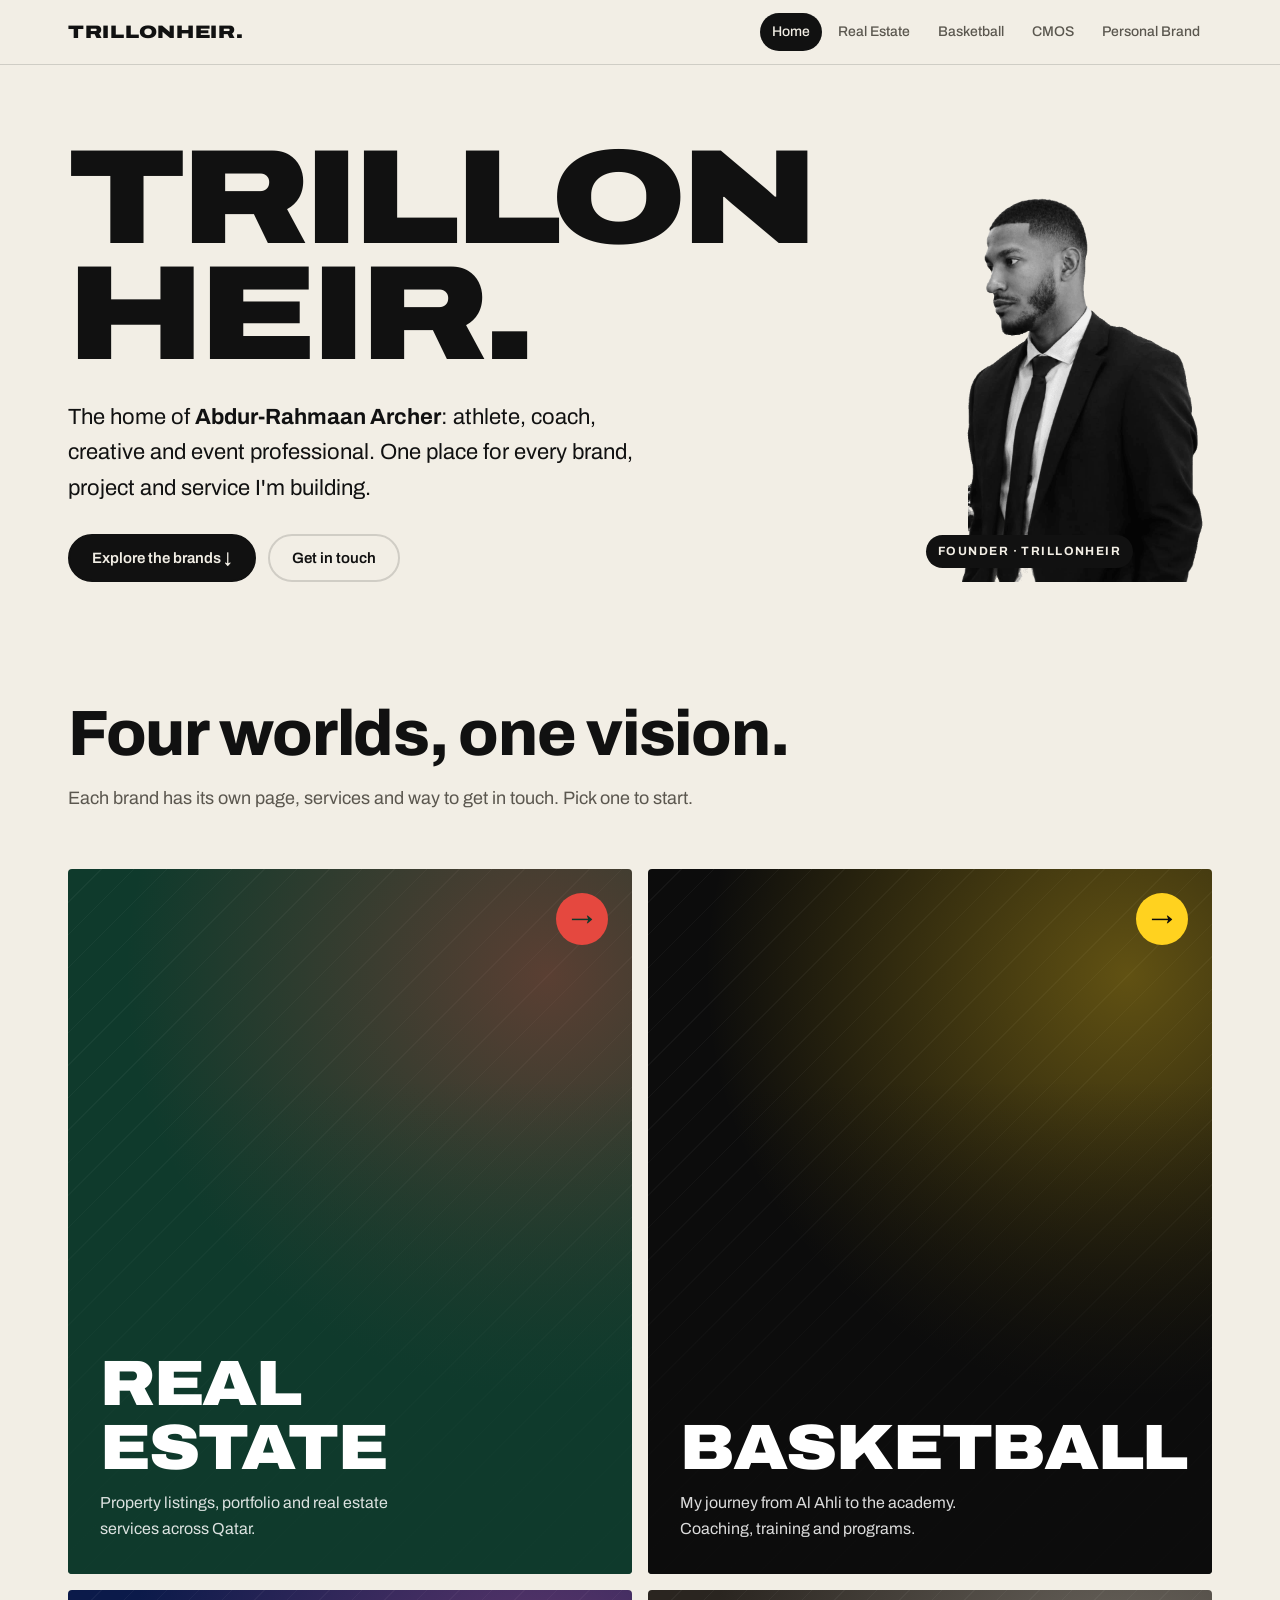
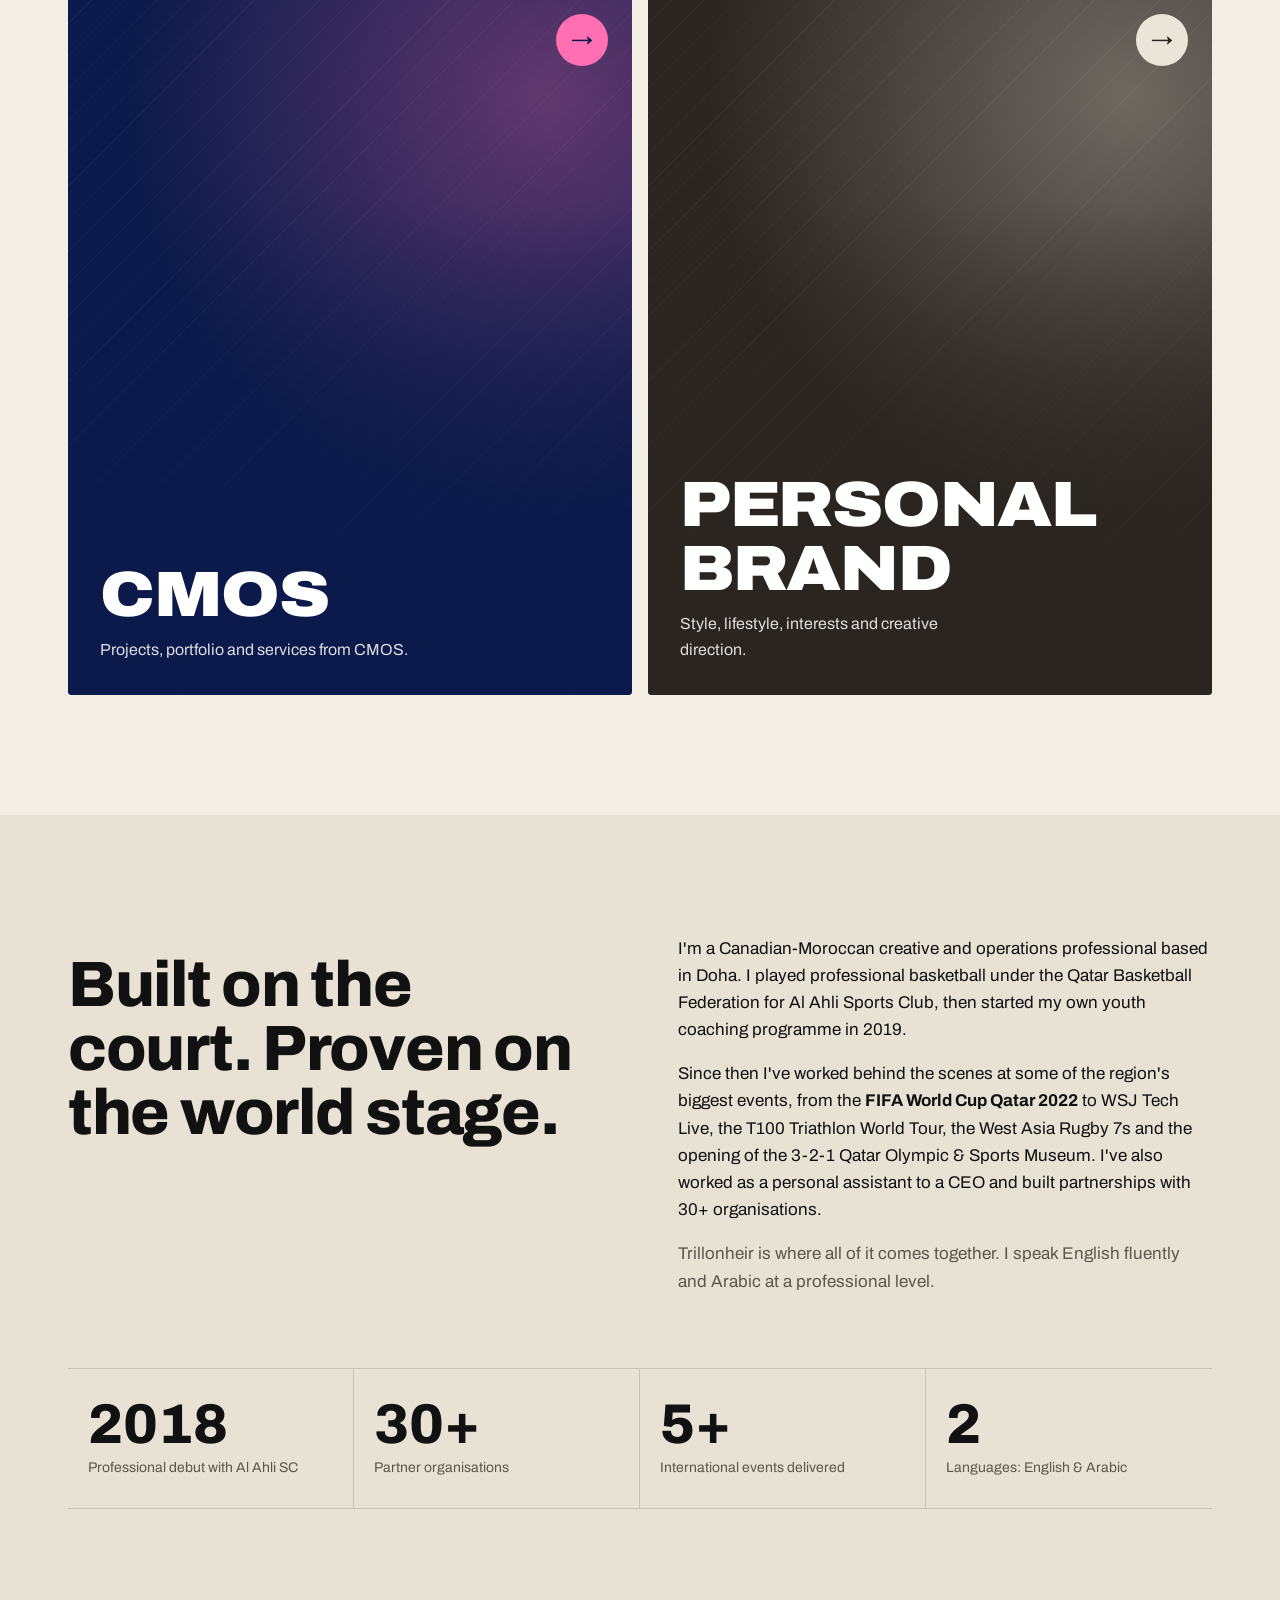
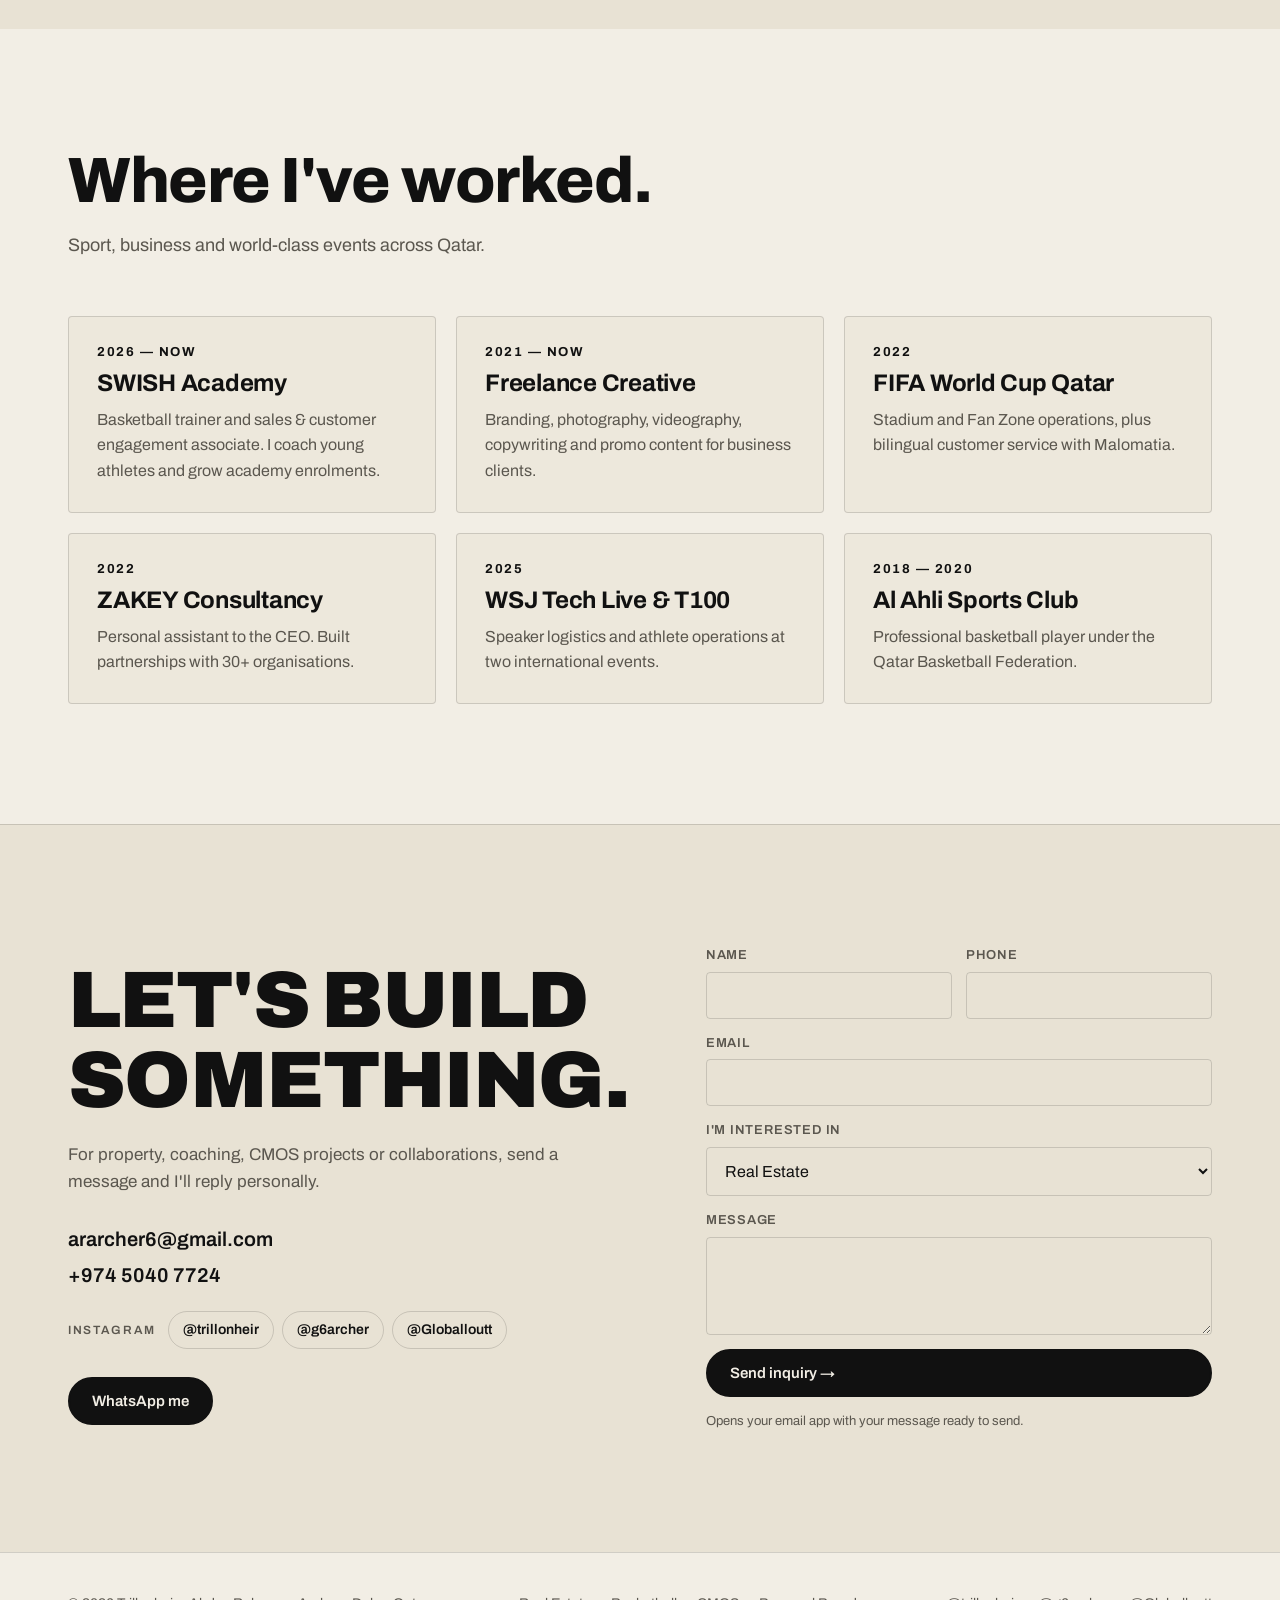
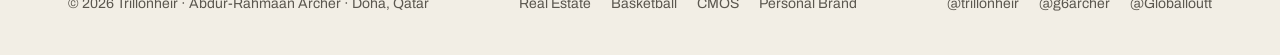
==== commit 41c5ef62: "Remove small label headings, cut out and shrink founder photo Co-Authored-By: Claude Opus 5.5 <norep" ====
--- a/index.html
+++ b/index.html
@@ -32,7 +32,6 @@
     <section class="home-hero">
       <div class="wrap">
         <div>
-          <span class="eyebrow">Doha, Qatar · Est. 2019</span>
           <h1 class="wordmark">Trillon<br>heir.</h1>
           <p class="intro">The home of <strong>Abdur-Rahmaan Archer</strong>: athlete, coach, creative and event professional.
             One place for every brand, project and service I'm building.</p>
@@ -42,8 +41,8 @@
           </div>
         </div>
         <div class="portrait">
-          <!-- To change: replace images/founder.jpg -->
-          <img src="images/founder.jpg" alt="Trillonheir founder in a black suit and tie" width="900" height="1600">
+          <!-- To change: replace images/founder.png -->
+          <img src="images/founder.png" alt="Trillonheir founder in a black suit and tie" width="900" height="1600">
           <span class="portrait-tag">Founder · Trillonheir</span>
         </div>
       </div>
@@ -53,7 +52,6 @@
     <section id="explore">
       <div class="wrap">
         <div class="section-head reveal">
-          <span class="eyebrow">The brands</span>
           <h2>Four worlds, one vision.</h2>
           <p>Each brand has its own page, services and way to get in touch. Pick one to start.</p>
         </div>
@@ -62,7 +60,6 @@
           <a class="tile re reveal" href="real-estate.html">
             <span class="go" aria-hidden="true">→</span>
             <div class="tile-body">
-              <span class="tile-num">01 — PROPERTY</span>
               <h3>Real Estate</h3>
               <p>Property listings, portfolio and real estate services across Qatar.</p>
             </div>
@@ -70,7 +67,6 @@
           <a class="tile bb reveal" href="basketball.html">
             <span class="go" aria-hidden="true">→</span>
             <div class="tile-body">
-              <span class="tile-num">02 — SPORT</span>
               <h3>Basketball</h3>
               <p>My journey from Al Ahli to the academy. Coaching, training and programs.</p>
             </div>
@@ -78,7 +74,6 @@
           <a class="tile cm reveal" href="cmos.html">
             <span class="go" aria-hidden="true">→</span>
             <div class="tile-body">
-              <span class="tile-num">03 — VENTURE</span>
               <h3>CMOS</h3>
               <p>Projects, portfolio and services from CMOS.</p>
             </div>
@@ -86,7 +81,6 @@
           <a class="tile pb reveal" href="personal-brand.html">
             <span class="go" aria-hidden="true">→</span>
             <div class="tile-body">
-              <span class="tile-num">04 — LIFESTYLE</span>
               <h3>Personal Brand</h3>
               <p>Style, lifestyle, interests and creative direction.</p>
             </div>
@@ -99,7 +93,6 @@
     <section class="alt" id="about">
       <div class="wrap split">
         <div class="reveal">
-          <span class="eyebrow">About</span>
           <h2 style="font-size:clamp(36px,6vw,64px);font-weight:800;margin:18px 0 24px">Built on the court. Proven on the world stage.</h2>
         </div>
         <div class="reveal">
@@ -125,7 +118,6 @@
     <section id="experience">
       <div class="wrap">
         <div class="section-head reveal">
-          <span class="eyebrow">Experience</span>
           <h2>Where I've worked.</h2>
           <p>Sport, business and world-class events across Qatar.</p>
         </div>
@@ -144,7 +136,6 @@
     <section class="contact alt" id="contact">
       <div class="wrap contact-grid">
         <div class="reveal">
-          <span class="eyebrow">Contact</span>
           <h2>Let's build something.</h2>
           <p class="muted">For property, coaching, CMOS projects or collaborations, send a message and I'll reply personally.</p>
           <div class="contact-lines">
--- a/css/style.css
+++ b/css/style.css
@@ -50,11 +50,6 @@
 .wrap { width: 100%; max-width: var(--max); margin: 0 auto; padding: 0 var(--gutter); }
 .accent { color: var(--accent); }
 .muted { color: var(--muted); }
-.eyebrow {
-  font-size: 12px; font-weight: 600; letter-spacing: .18em; text-transform: uppercase;
-  color: var(--muted); display: inline-flex; gap: 10px; align-items: center;
-}
-.eyebrow::before { content: ""; width: 24px; height: 2px; background: var(--accent); }
 .skip { position: absolute; left: -999px; }
 .skip:focus { left: 16px; top: 16px; z-index: 100; background: var(--accent); color: var(--accent-ink); padding: 8px 12px; }
 
@@ -217,9 +212,9 @@
   font-size: clamp(48px, 10.5vw, 150px); line-height: .86; letter-spacing: -.03em; margin: 20px 0 28px;
 }
 .home-hero .intro { font-size: clamp(18px, 2vw, 22px); max-width: 46ch; }
-.home-hero .portrait { aspect-ratio: 3/4; overflow: hidden; border-radius: var(--radius); }
-.home-hero .portrait img { width: 100%; height: 100%; object-fit: cover; object-position: top; filter: grayscale(1); mix-blend-mode: multiply; }
-@media (max-width: 860px) { .home-hero .wrap { grid-template-columns: 1fr; } .home-hero .portrait { aspect-ratio: 1/1; } }
+.home-hero .portrait { width: 100%; max-width: 300px; justify-self: end; aspect-ratio: 3/4; overflow: hidden; border-radius: var(--radius); }
+.home-hero .portrait img { width: 100%; height: 100%; object-fit: cover; object-position: top; filter: grayscale(1); }
+@media (max-width: 860px) { .home-hero .wrap { grid-template-columns: 1fr; } .home-hero .portrait { max-width: 240px; justify-self: start; } }
 
 /* Picture tiles linking to each page */
 .tiles { display: grid; grid-template-columns: repeat(2, 1fr); gap: 16px; }
@@ -240,7 +235,6 @@
 }
 .tile:hover img { transform: scale(1.05); }
 .tile .tile-body { position: absolute; left: 0; right: 0; bottom: 0; padding: clamp(20px, 3vw, 32px); }
-.tile .tile-num { font-size: 13px; font-weight: 700; letter-spacing: .14em; color: var(--t-accent); }
 .tile h3 { font-size: clamp(36px, 5vw, 64px); font-weight: 900; font-stretch: 112%; text-transform: uppercase; margin: 8px 0 10px; }
 .tile p { margin: 0; opacity: .85; font-size: 16px; max-width: 36ch; }
 .tile .go {
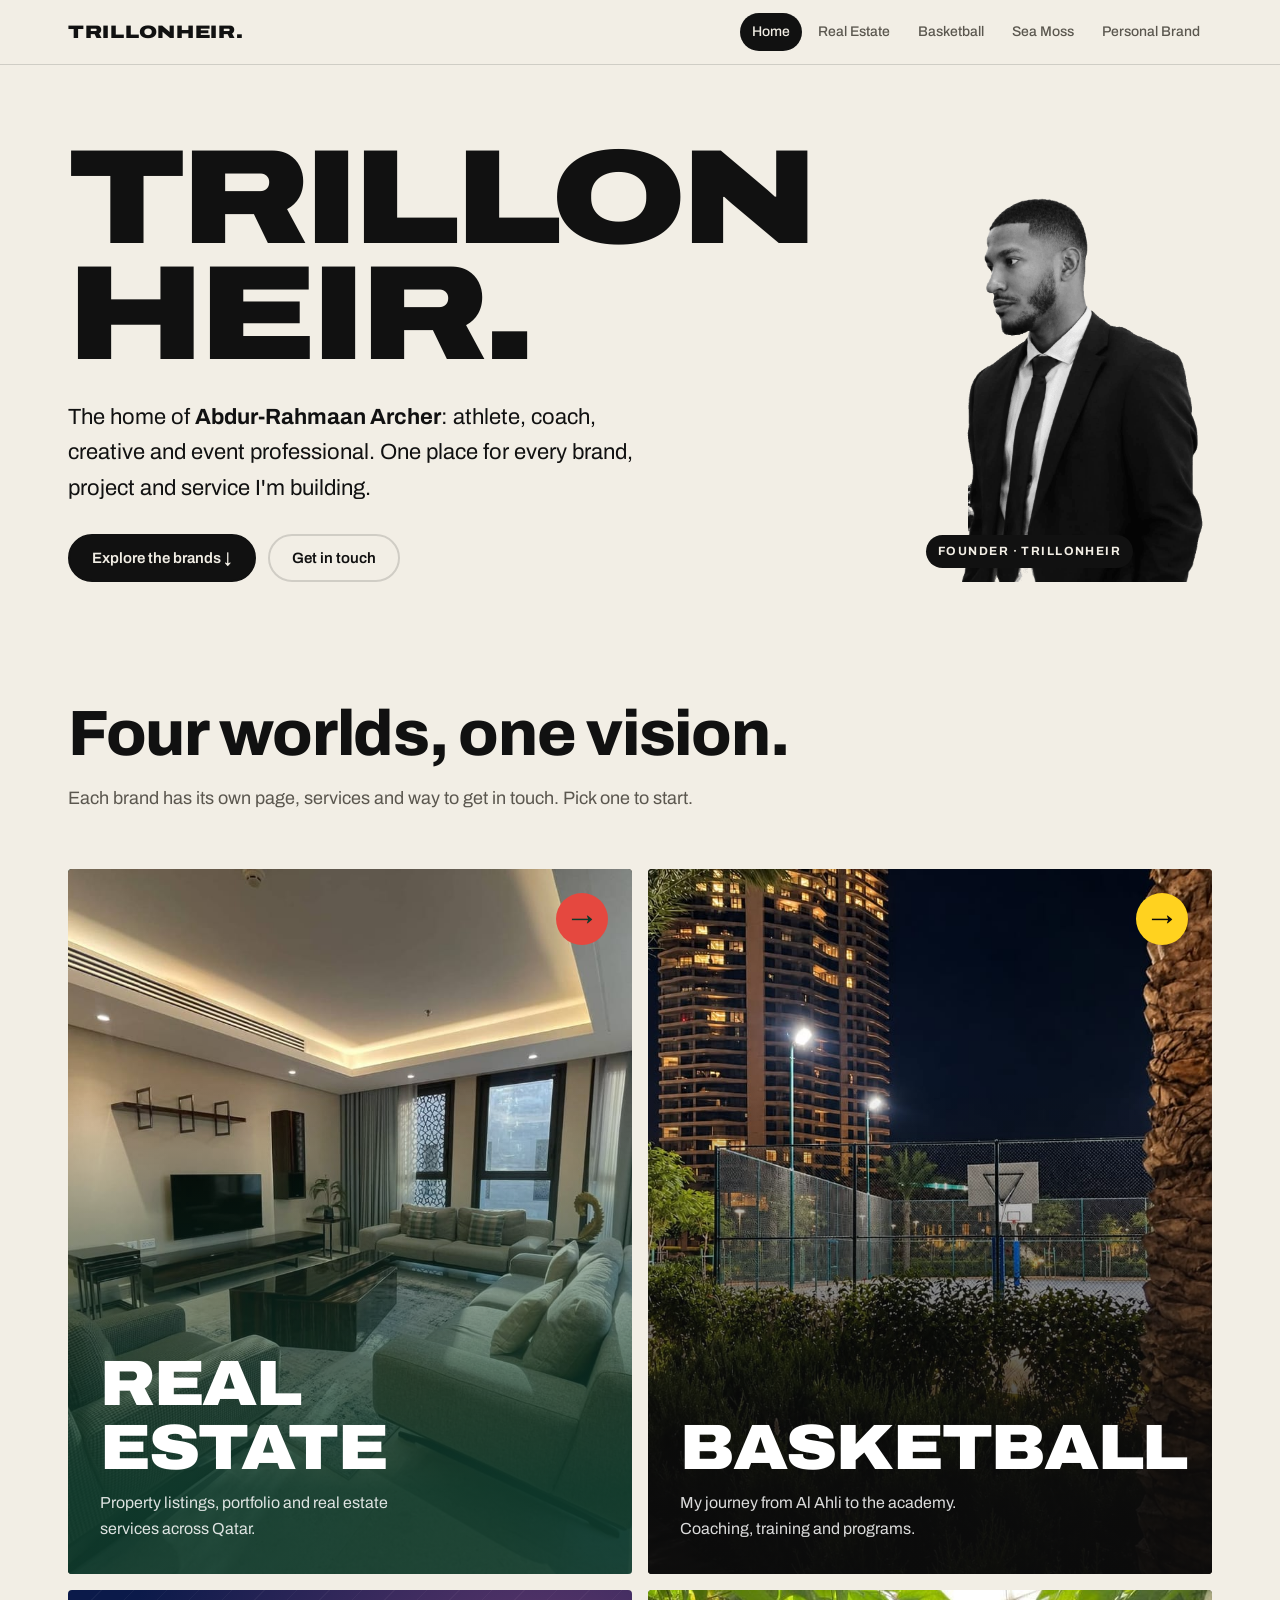
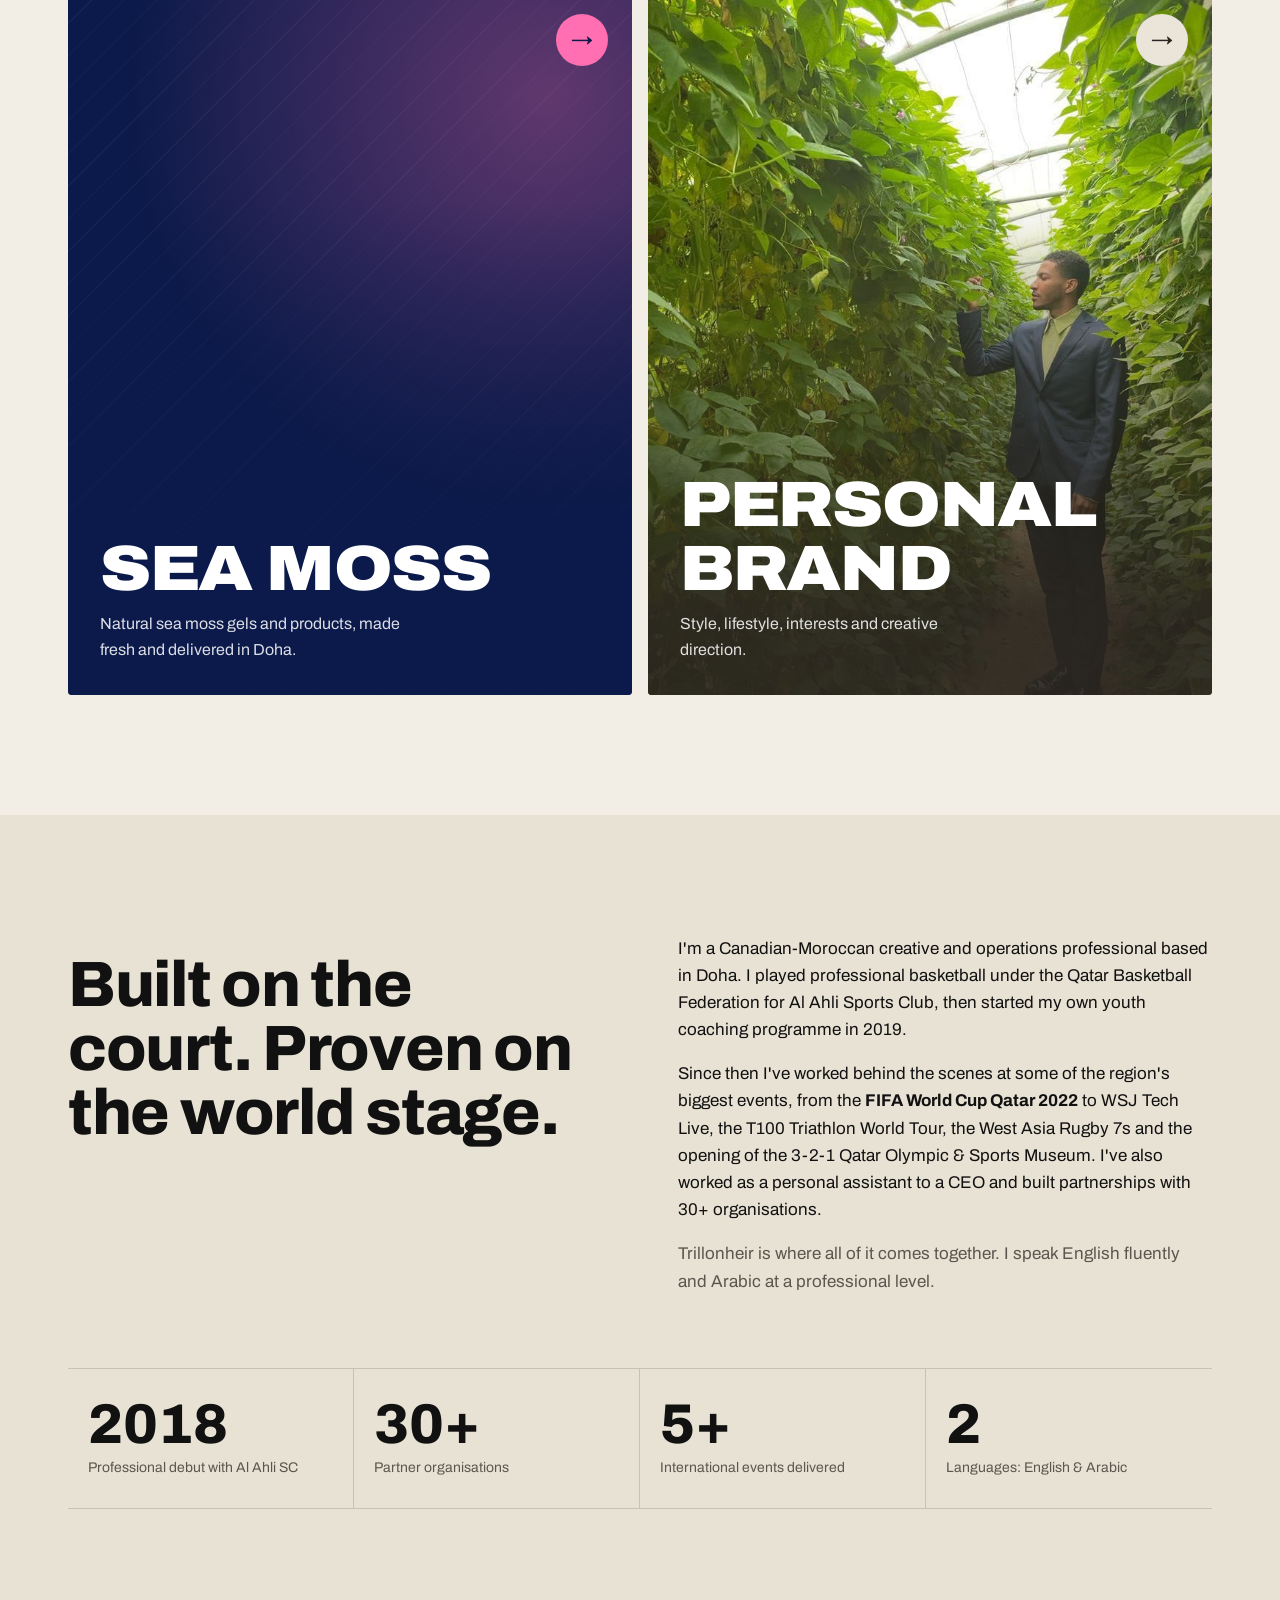
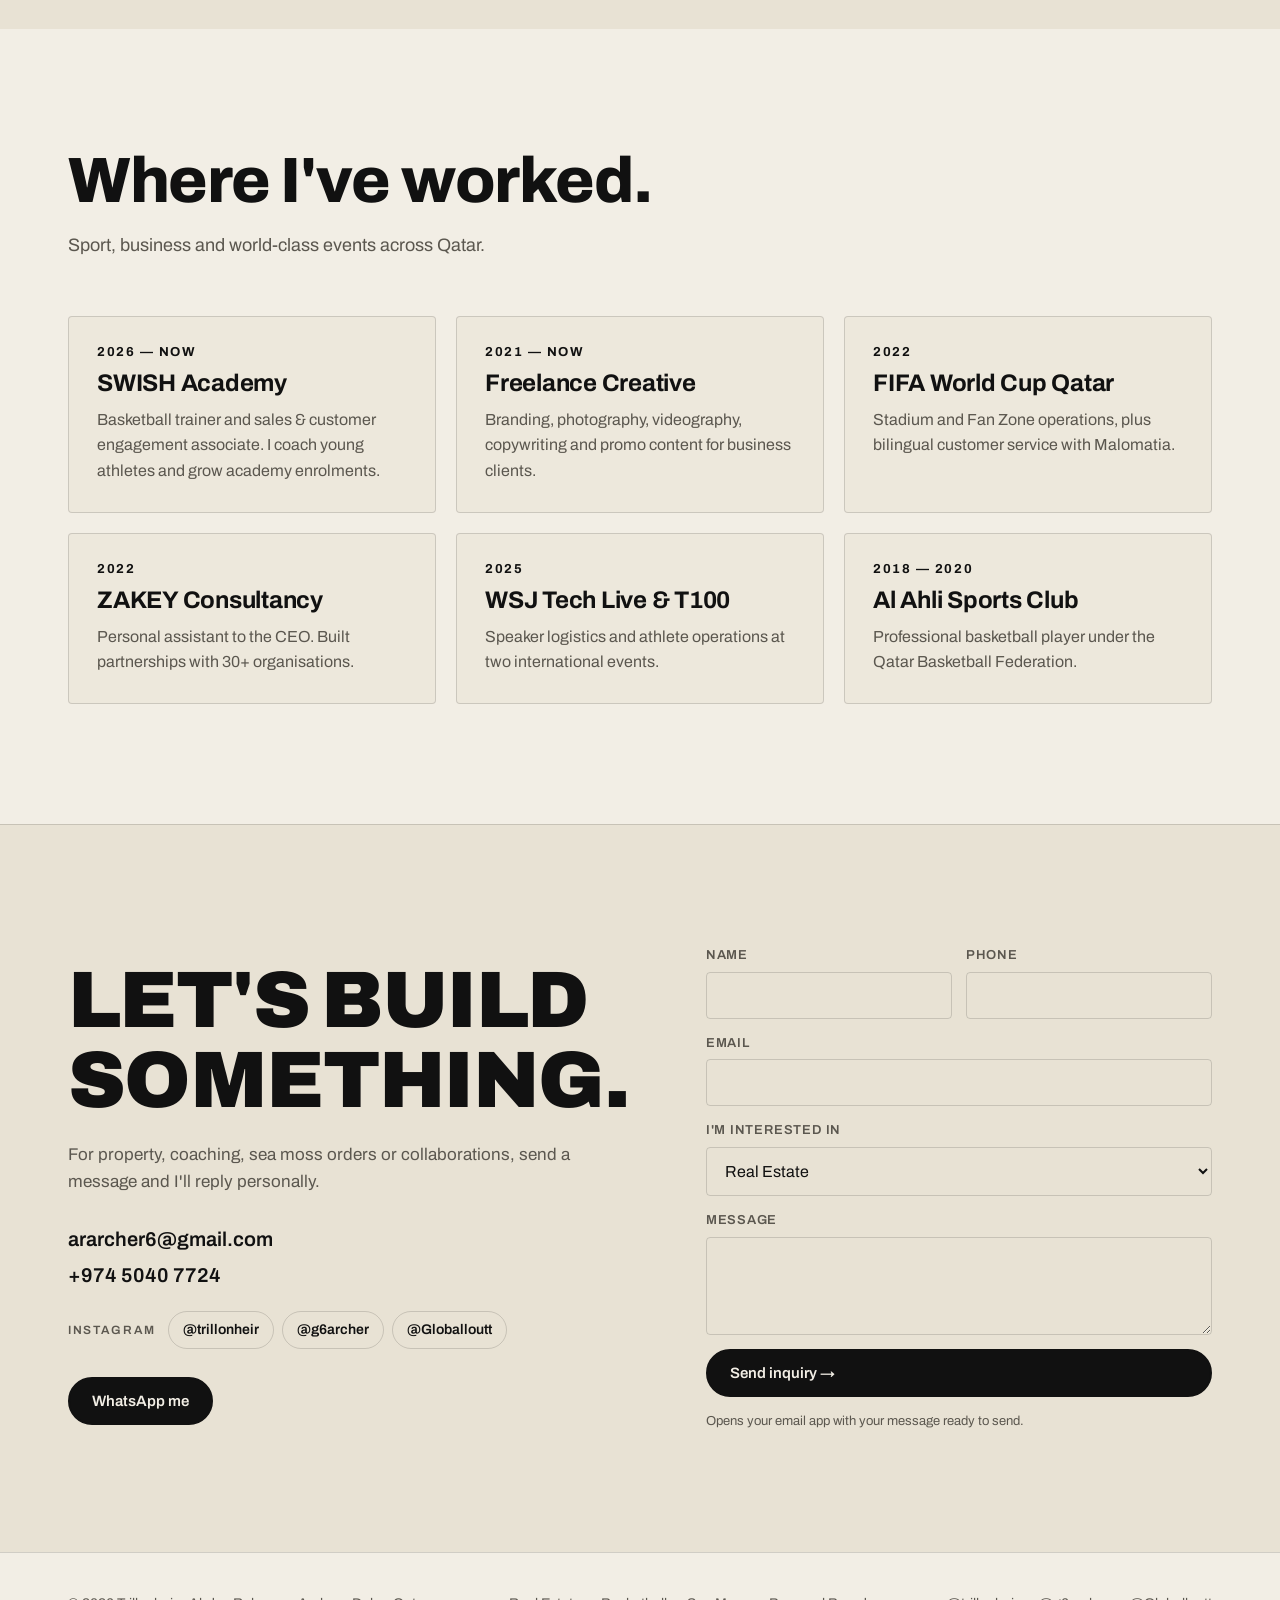
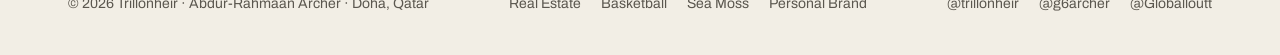
==== commit a772cb85: "Rename CMOS to Sea Moss, add property, SWISH and lifestyle photos Co-Authored-By: Claude Opus 5.5 <n" ====
--- a/index.html
+++ b/index.html
@@ -4,7 +4,7 @@
   <meta charset="utf-8">
   <meta name="viewport" content="width=device-width, initial-scale=1">
   <title>Trillonheir — Abdur-Rahmaan Archer</title>
-  <meta name="description" content="Trillonheir brings together the brands, projects and services of Abdur-Rahmaan Archer: real estate, basketball coaching, CMOS and personal brand. Based in Doha, Qatar.">
+  <meta name="description" content="Trillonheir brings together the brands, projects and services of Abdur-Rahmaan Archer: real estate, basketball coaching, sea moss and personal brand. Based in Doha, Qatar.">
   <link rel="preconnect" href="https://fonts.googleapis.com">
   <link rel="preconnect" href="https://fonts.gstatic.com" crossorigin>
   <link href="https://fonts.googleapis.com/css2?family=Archivo:wdth,wght@62..125,400..900&display=swap" rel="stylesheet">
@@ -21,7 +21,7 @@
         <a href="index.html" aria-current="page">Home</a>
         <a href="real-estate.html">Real Estate</a>
         <a href="basketball.html">Basketball</a>
-        <a href="cmos.html">CMOS</a>
+        <a href="sea-moss.html">Sea Moss</a>
         <a href="personal-brand.html">Personal Brand</a>
       </nav>
     </div>
@@ -58,6 +58,7 @@
         <!-- To add a cover photo to a tile: put <img src="images/….jpg" alt=""> as the first line inside the <a class="tile"> -->
         <div class="tiles">
           <a class="tile re reveal" href="real-estate.html">
+            <img src="images/re-living-room.jpg" alt="" loading="lazy">
             <span class="go" aria-hidden="true">→</span>
             <div class="tile-body">
               <h3>Real Estate</h3>
@@ -65,20 +66,22 @@
             </div>
           </a>
           <a class="tile bb reveal" href="basketball.html">
+            <img src="images/bb-court-night.jpg" alt="" loading="lazy">
             <span class="go" aria-hidden="true">→</span>
             <div class="tile-body">
               <h3>Basketball</h3>
               <p>My journey from Al Ahli to the academy. Coaching, training and programs.</p>
             </div>
           </a>
-          <a class="tile cm reveal" href="cmos.html">
+          <a class="tile sm reveal" href="sea-moss.html">
             <span class="go" aria-hidden="true">→</span>
             <div class="tile-body">
-              <h3>CMOS</h3>
-              <p>Projects, portfolio and services from CMOS.</p>
+              <h3>Sea Moss</h3>
+              <p>Natural sea moss gels and products, made fresh and delivered in Doha.</p>
             </div>
           </a>
           <a class="tile pb reveal" href="personal-brand.html">
+            <img src="images/founder-greenhouse.jpg" alt="" loading="lazy">
             <span class="go" aria-hidden="true">→</span>
             <div class="tile-body">
               <h3>Personal Brand</h3>
@@ -137,7 +140,7 @@
       <div class="wrap contact-grid">
         <div class="reveal">
           <h2>Let's build something.</h2>
-          <p class="muted">For property, coaching, CMOS projects or collaborations, send a message and I'll reply personally.</p>
+          <p class="muted">For property, coaching, sea moss orders or collaborations, send a message and I'll reply personally.</p>
           <div class="contact-lines">
             <a href="mailto:ararcher6@gmail.com">ararcher6@gmail.com</a>
             <a href="tel:+97450407724">+974 5040 7724</a>
@@ -160,7 +163,7 @@
           <label>Email<input name="email" type="email" required autocomplete="email"></label>
           <label>I'm interested in
             <select name="topic">
-              <option>Real Estate</option><option>Basketball coaching</option><option>CMOS</option><option>Collaboration / Brand</option><option>Something else</option>
+              <option>Real Estate</option><option>Basketball coaching</option><option>Sea Moss</option><option>Collaboration / Brand</option><option>Something else</option>
             </select>
           </label>
           <label>Message<textarea name="message" rows="4" required></textarea></label>
@@ -174,7 +177,7 @@
   <footer class="site-footer">
     <div class="wrap">
       <span>© <span data-year>2026</span> Trillonheir · Abdur-Rahmaan Archer · Doha, Qatar</span>
-      <nav><a href="real-estate.html">Real Estate</a><a href="basketball.html">Basketball</a><a href="cmos.html">CMOS</a><a href="personal-brand.html">Personal Brand</a></nav>
+      <nav><a href="real-estate.html">Real Estate</a><a href="basketball.html">Basketball</a><a href="sea-moss.html">Sea Moss</a><a href="personal-brand.html">Personal Brand</a></nav>
       <nav aria-label="Instagram"><a href="https://www.instagram.com/trillonheir/" target="_blank" rel="noopener">@trillonheir</a><a href="https://www.instagram.com/g6archer/" target="_blank" rel="noopener">@g6archer</a><a href="https://www.instagram.com/globalloutt/" target="_blank" rel="noopener">@Globalloutt</a></nav>
     </div>
   </footer>
--- a/css/style.css
+++ b/css/style.css
@@ -1,7 +1,7 @@
 /* =========================================================
    TRILLONHEIR — shared styles
    Each page sets a theme class on <body>:
-     .t-home  .t-realestate  .t-basketball  .t-cmos  .t-personal
+     .t-home  .t-realestate  .t-basketball  .t-seamoss  .t-personal
    Change a page's colours by editing its block below.
    ========================================================= */
 
@@ -22,7 +22,7 @@
   --bg: #0c0c0c; --bg-2: #181818; --ink: #f5f3ee; --muted: #a29f97;
   --accent: #ffd21f; --accent-ink: #0c0c0c; --line: rgba(255,255,255,.12);
 }
-.t-cmos { /* blue with pink accents */
+.t-seamoss { /* blue with pink accents */
   --bg: #0b1a4a; --bg-2: #112562; --ink: #eef1ff; --muted: #9fabd6;
   --accent: #ff6fb1; --accent-ink: #0b1a4a; --line: rgba(255,255,255,.14);
 }
@@ -245,7 +245,7 @@
 .tile:hover .go { transform: rotate(-45deg); }
 .tile.re { --t-bg: #0f3a2c; --t-accent: #e5483f; }
 .tile.bb { --t-bg: #0c0c0c; --t-accent: #ffd21f; }
-.tile.cm { --t-bg: #0b1a4a; --t-accent: #ff6fb1; }
+.tile.sm { --t-bg: #0b1a4a; --t-accent: #ff6fb1; }
 .tile.pb { --t-bg: #2a2520; --t-accent: #ebe5d9; }
 @media (max-width: 700px) { .tiles { grid-template-columns: 1fr; } .tile { aspect-ratio: 4/4.4; } }
 
@@ -292,3 +292,7 @@
   position: absolute; left: 14px; bottom: 14px; font-size: 12px; font-weight: 700; letter-spacing: .12em; text-transform: uppercase;
   background: var(--ink); color: var(--bg); padding: 7px 12px; border-radius: 99px;
 }
+
+/* Photos placed where a .ph slot was */
+.photo { display: block; width: 100%; height: 100%; object-fit: cover; border-radius: var(--radius); }
+.photo[style*="aspect-ratio"] { height: auto; }
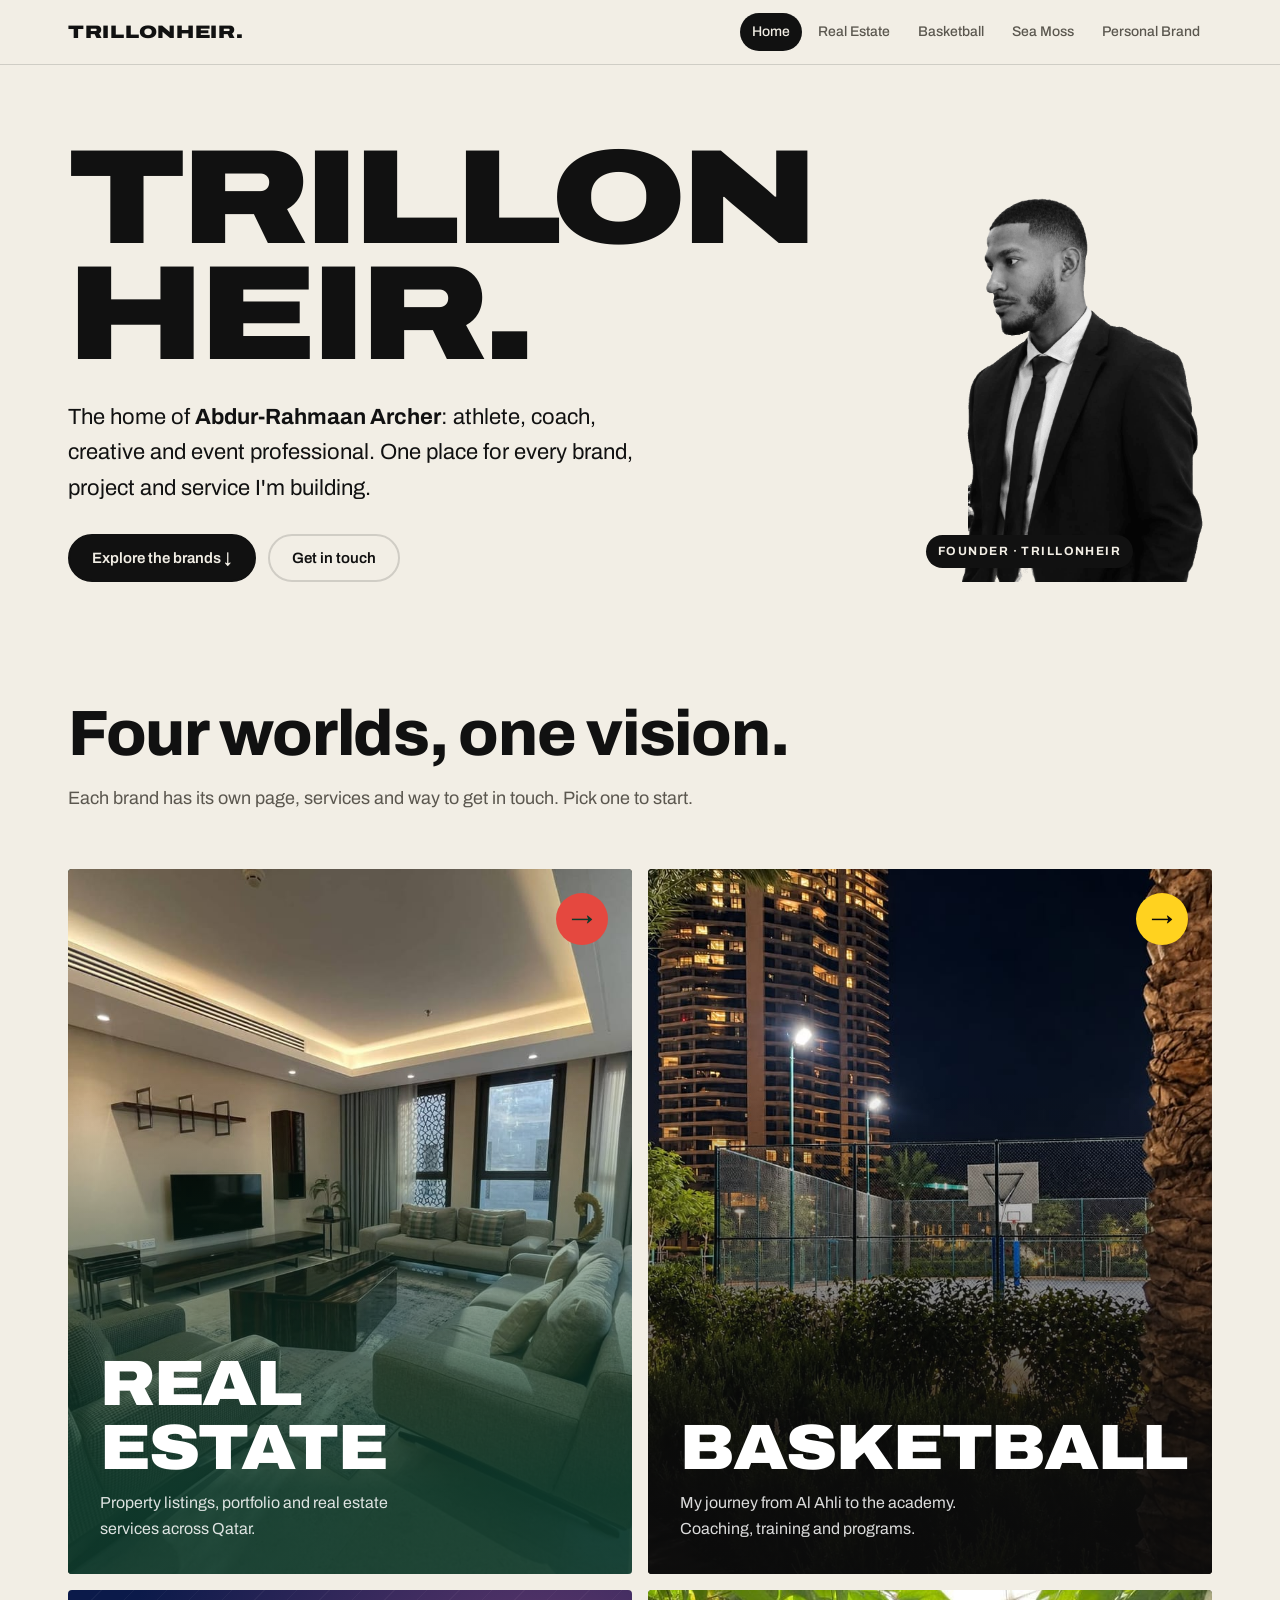
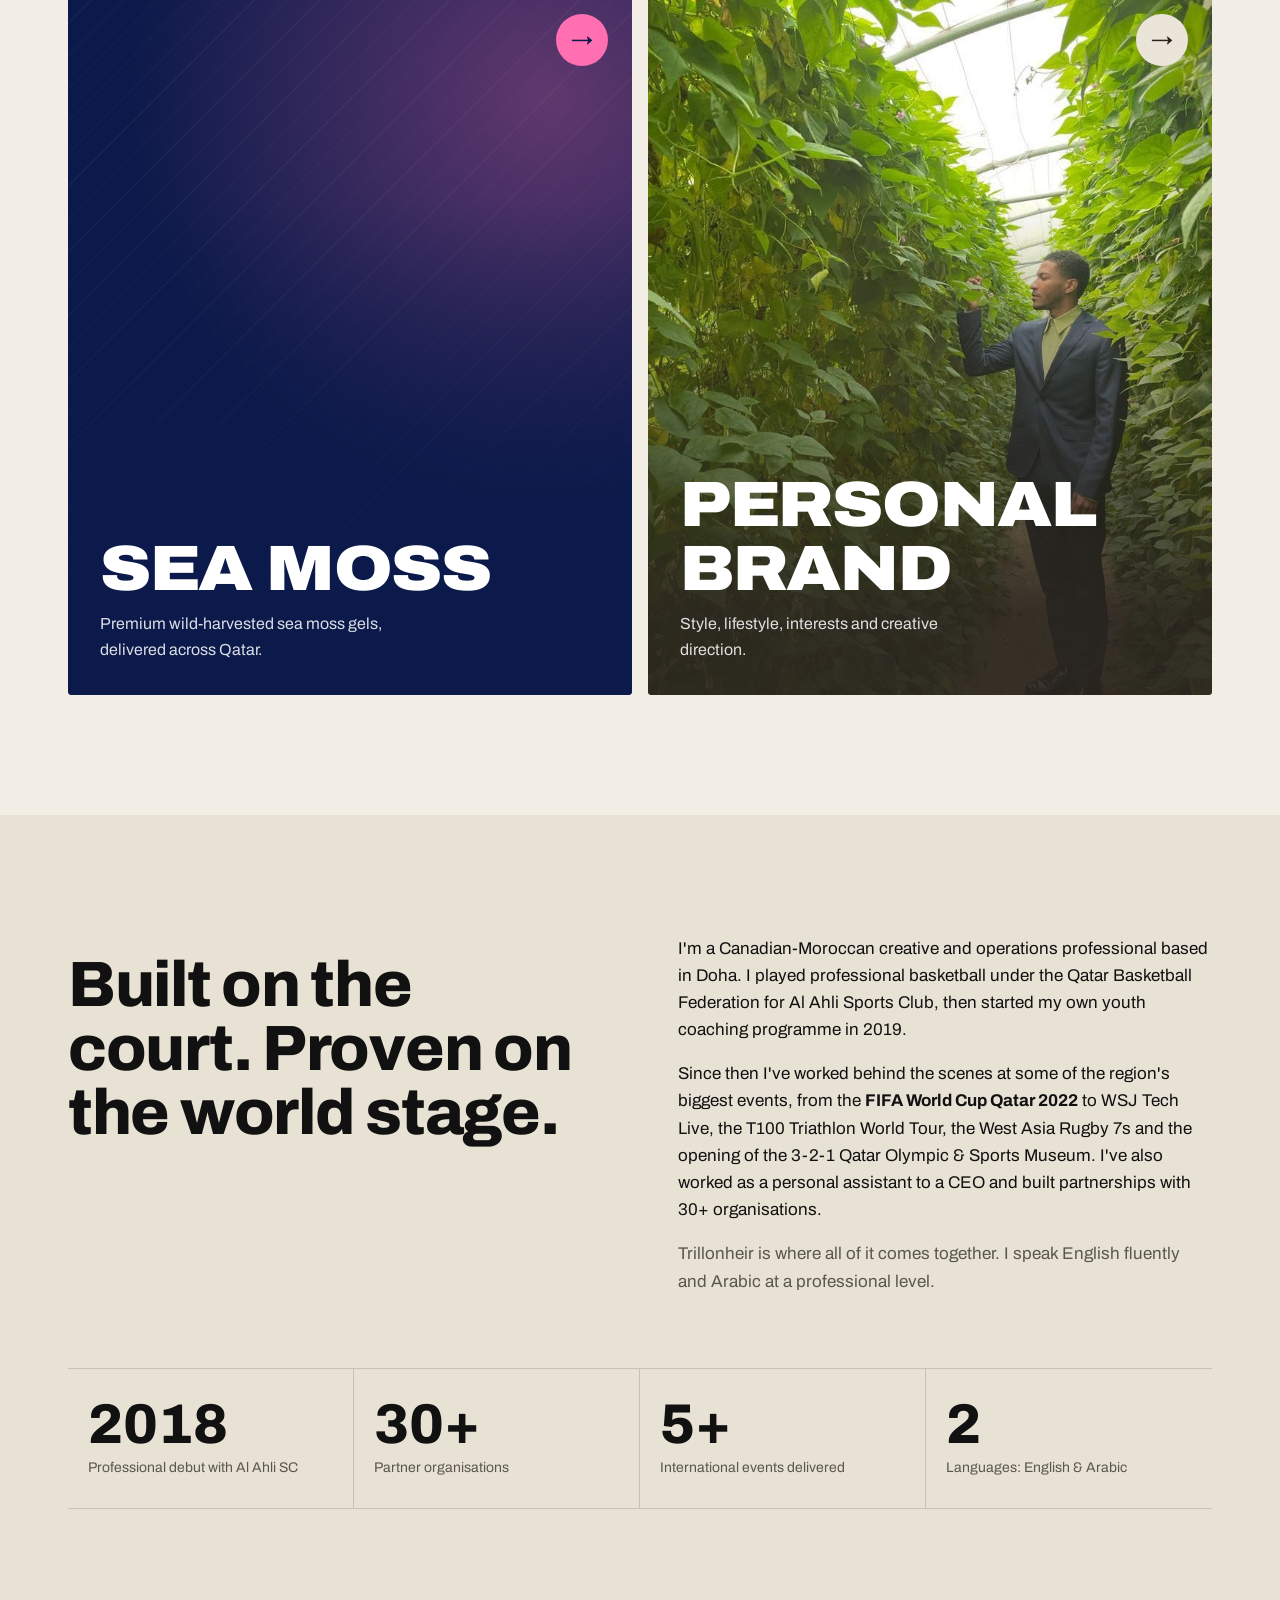
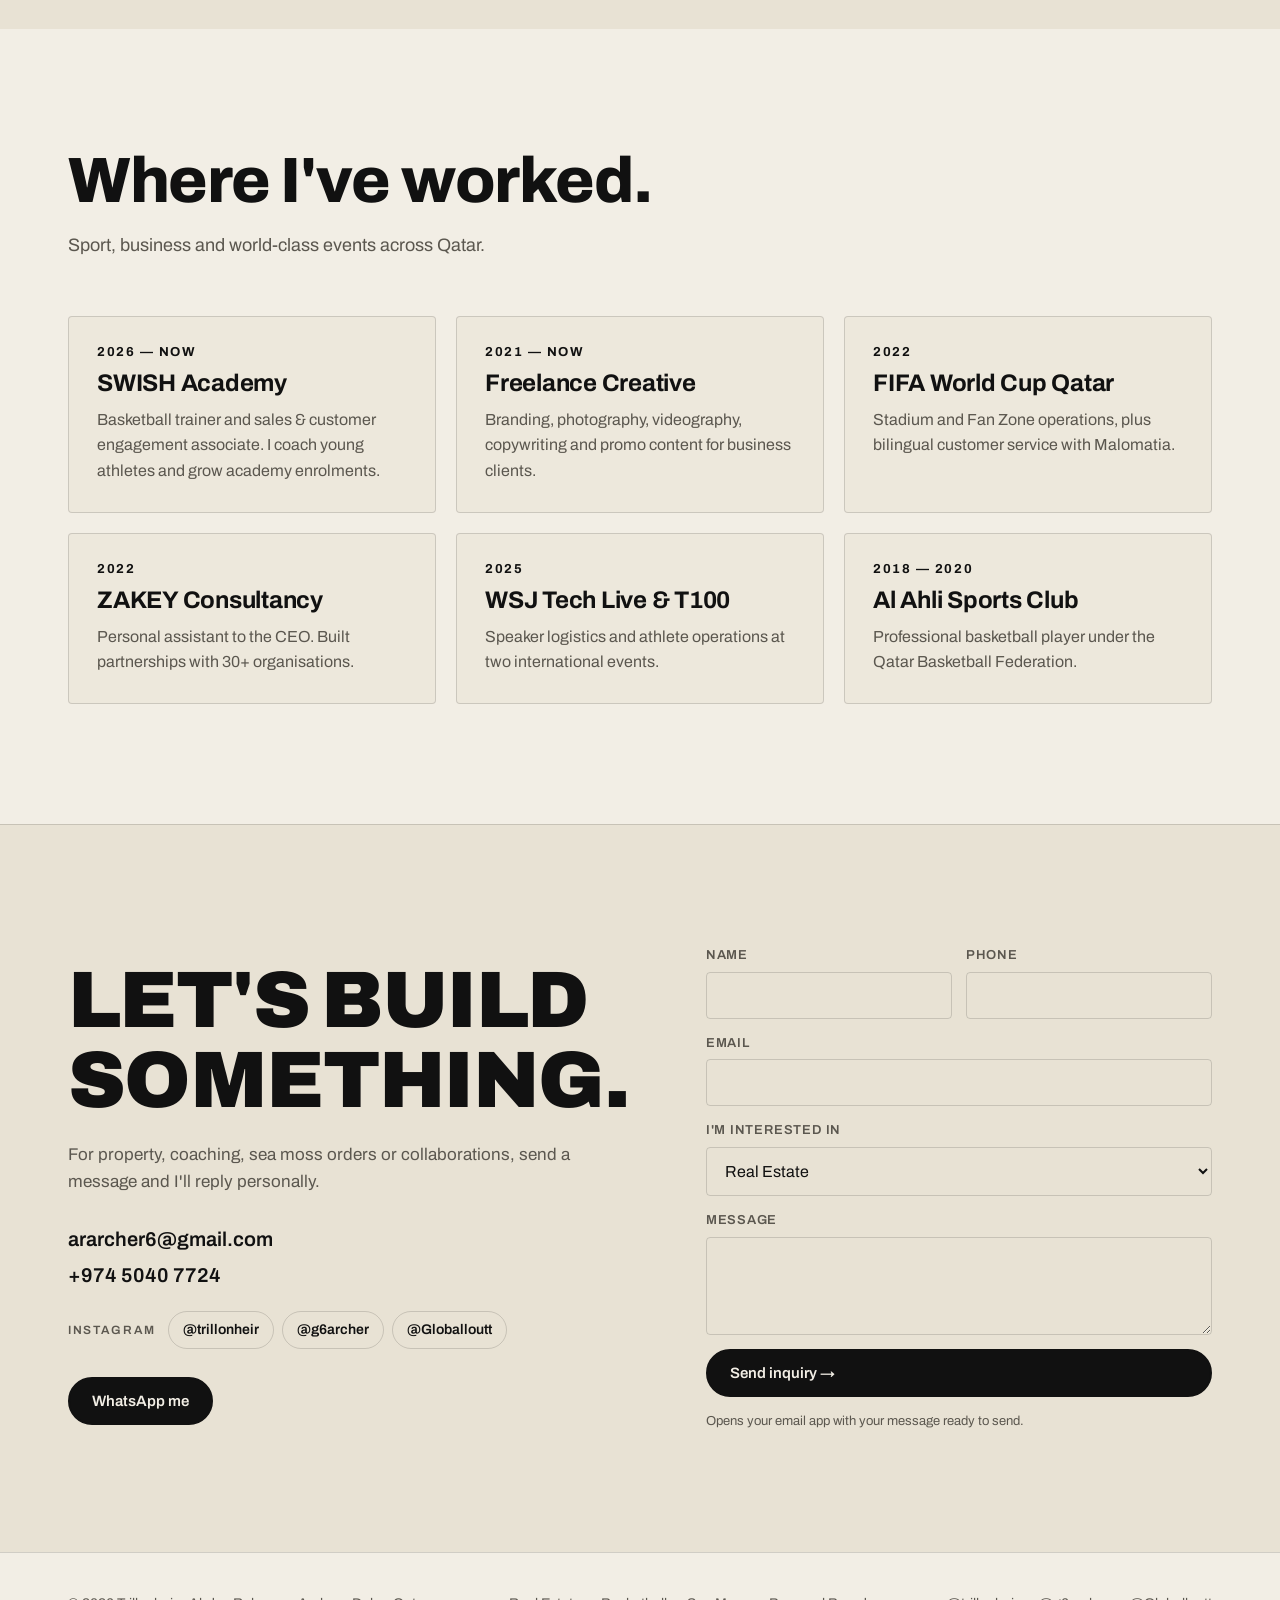
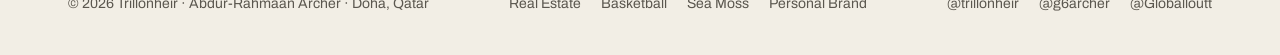
==== commit a2318604: "Add Qatari Sea Moss menu and prices, gym and café photos Co-Authored-By: Claude Opus 5.5 <noreply@an" ====
--- a/index.html
+++ b/index.html
@@ -77,7 +77,7 @@
             <span class="go" aria-hidden="true">→</span>
             <div class="tile-body">
               <h3>Sea Moss</h3>
-              <p>Natural sea moss gels and products, made fresh and delivered in Doha.</p>
+              <p>Premium wild-harvested sea moss gels, delivered across Qatar.</p>
             </div>
           </a>
           <a class="tile pb reveal" href="personal-brand.html">
--- a/css/style.css
+++ b/css/style.css
@@ -296,3 +296,8 @@
 /* Photos placed where a .ph slot was */
 .photo { display: block; width: 100%; height: 100%; object-fit: cover; border-radius: var(--radius); }
 .photo[style*="aspect-ratio"] { height: auto; }
+
+/* Sea moss price list */
+.menu-list { list-style: none; margin: 24px 0 8px; padding: 0; border-top: 1px solid var(--line); }
+.menu-list li { display: flex; justify-content: space-between; gap: 16px; padding: 16px 0; border-bottom: 1px solid var(--line); font-size: 18px; }
+.menu-list strong { color: var(--accent); white-space: nowrap; }
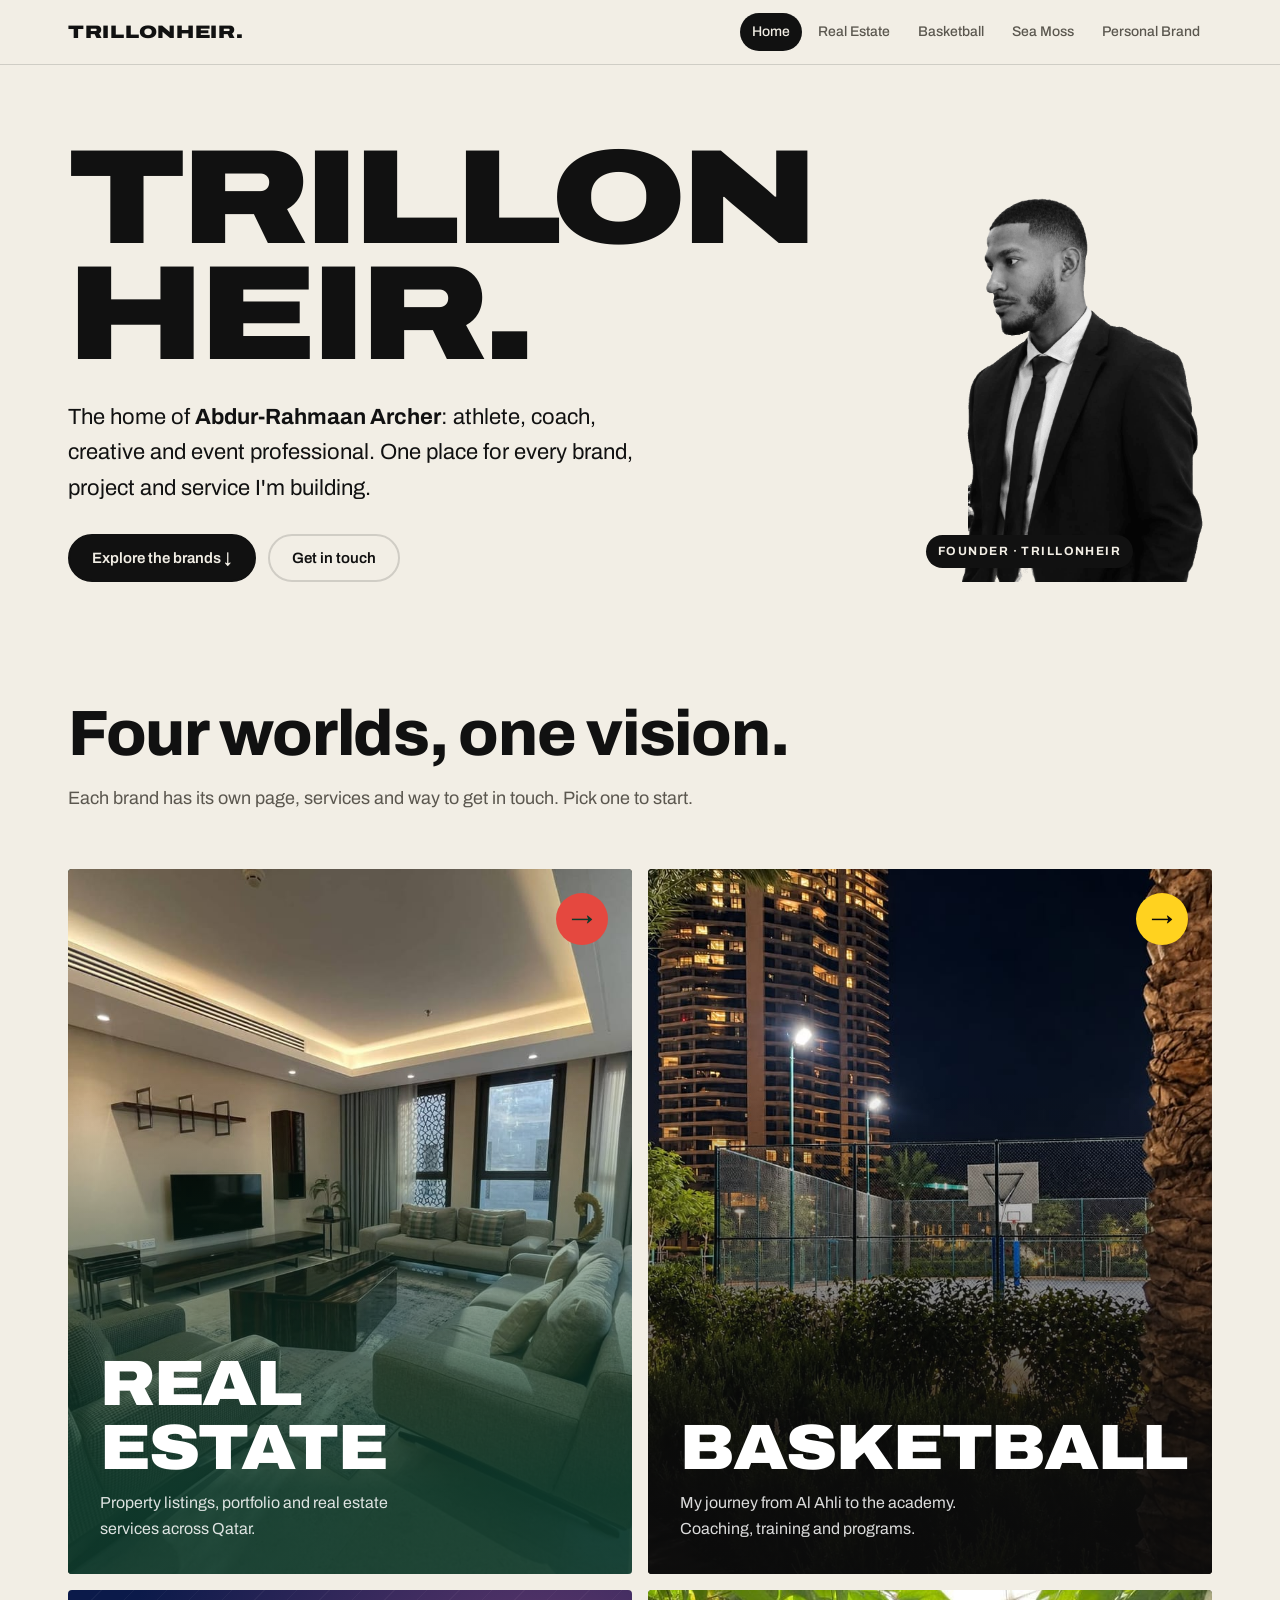
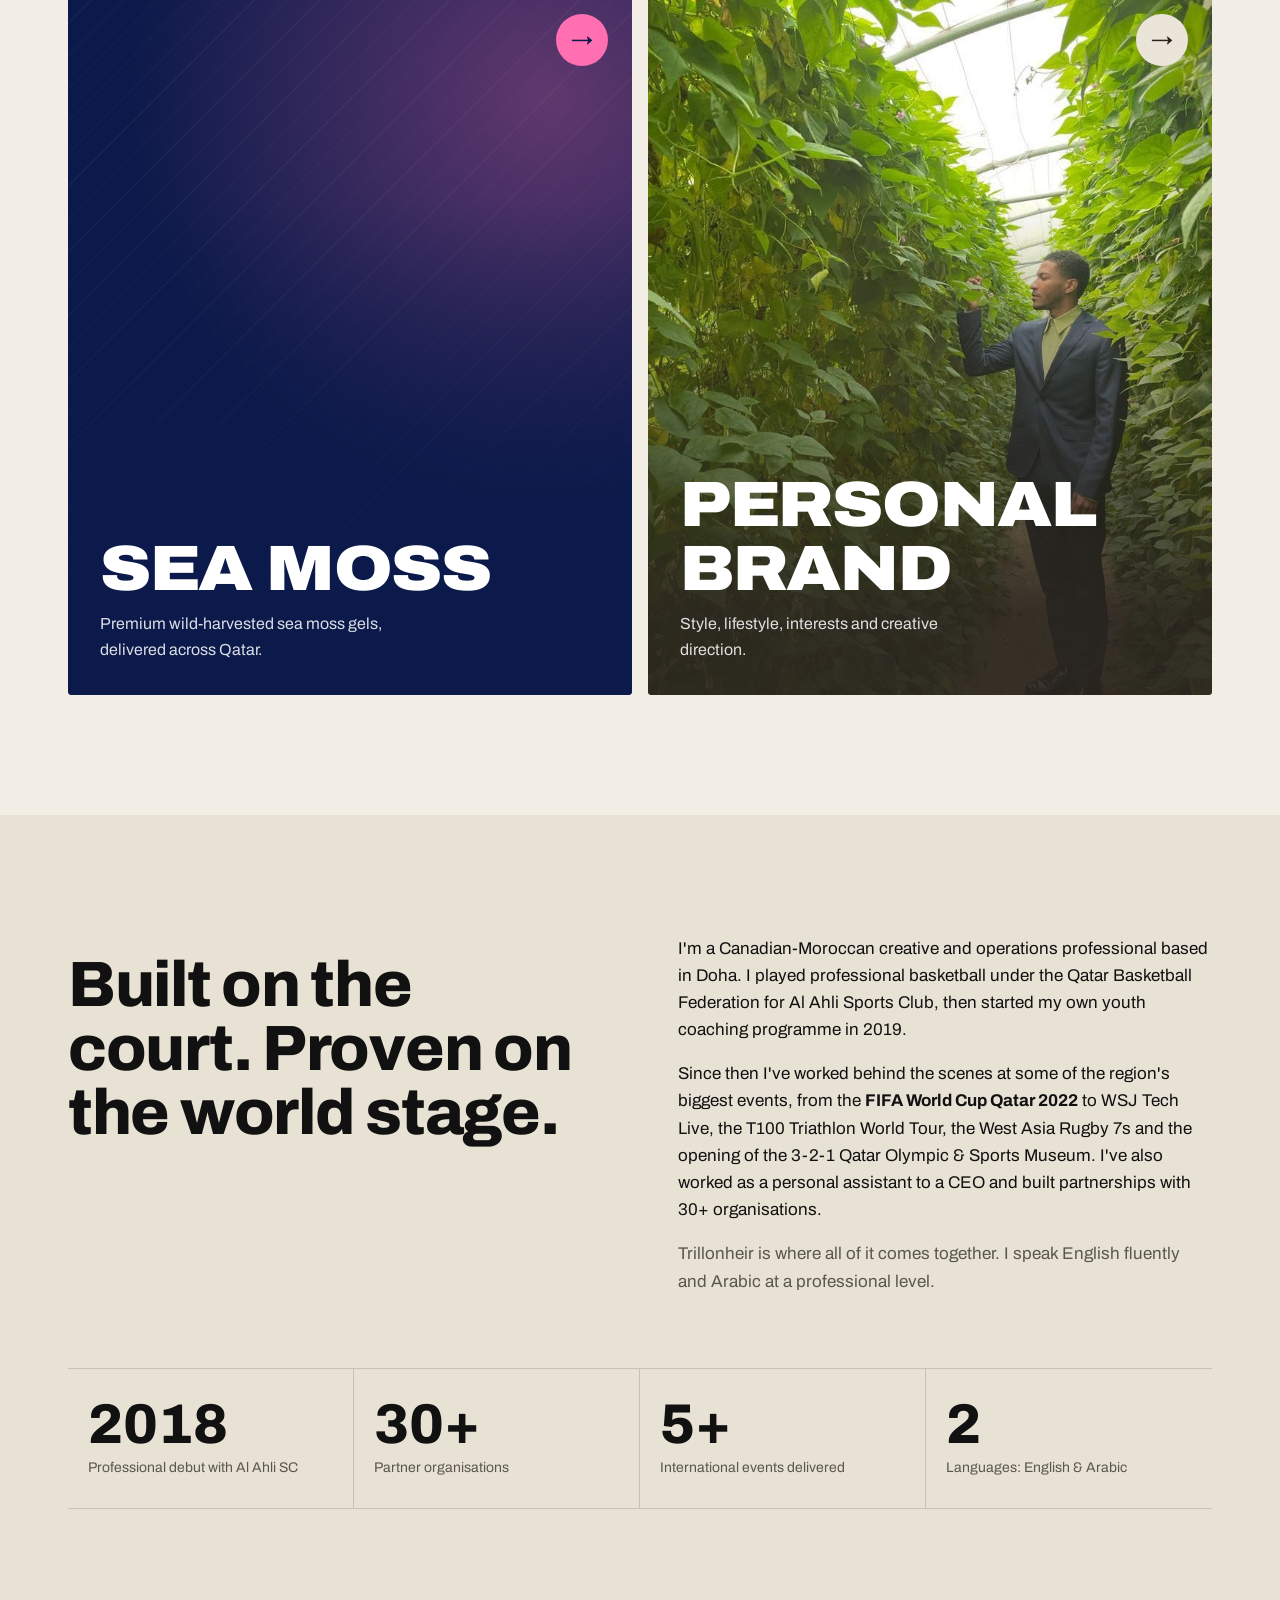
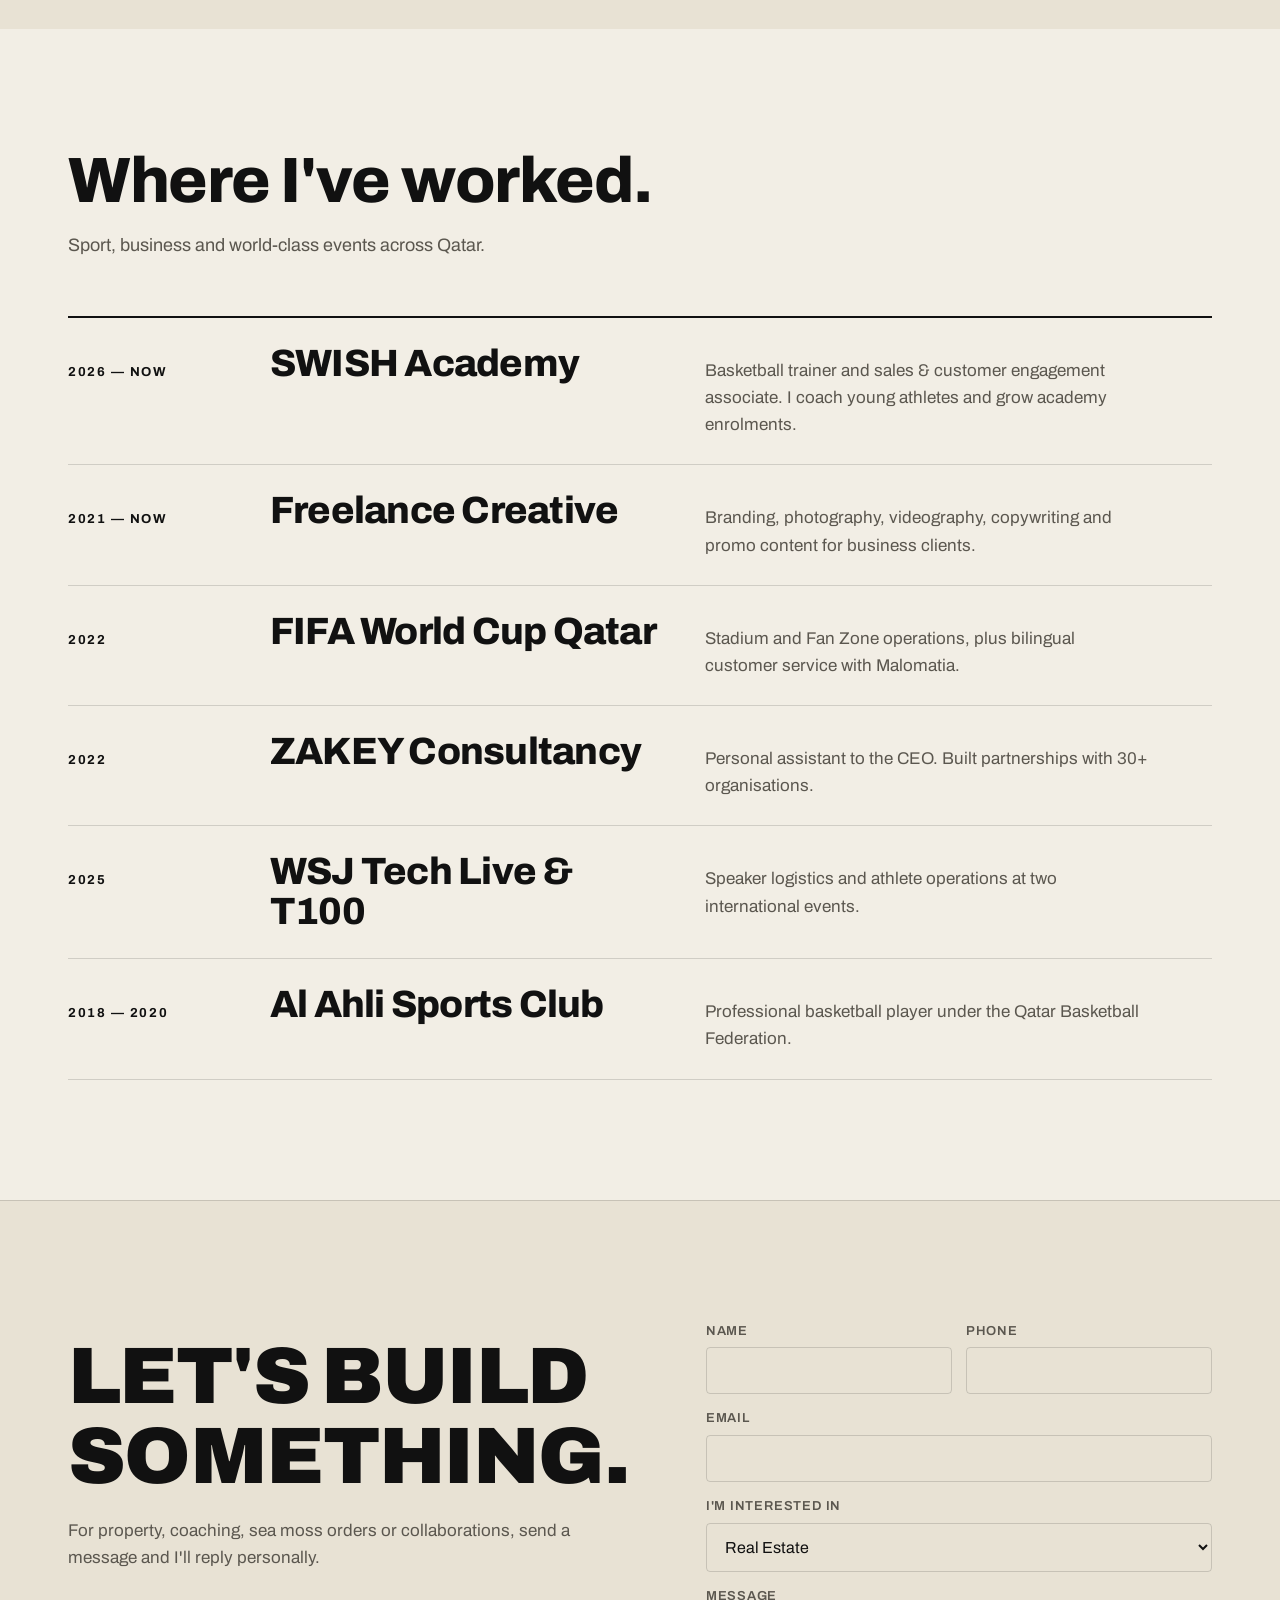
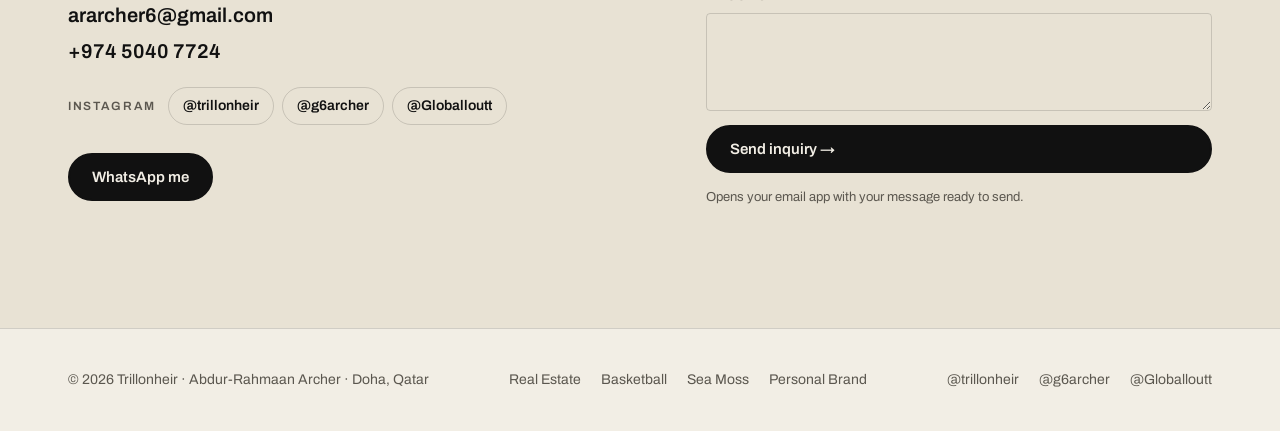
==== commit d7ea97ff: "Replace boxed cards with staircase steps and editorial rows Co-Authored-By: Claude Opus 5.5 <noreply" ====
--- a/index.html
+++ b/index.html
@@ -124,14 +124,14 @@
           <h2>Where I've worked.</h2>
           <p>Sport, business and world-class events across Qatar.</p>
         </div>
-        <div class="grid grid-3">
-          <div class="card reveal"><span class="num">2026 — NOW</span><h3>SWISH Academy</h3><p>Basketball trainer and sales &amp; customer engagement associate. I coach young athletes and grow academy enrolments.</p></div>
-          <div class="card reveal"><span class="num">2021 — NOW</span><h3>Freelance Creative</h3><p>Branding, photography, videography, copywriting and promo content for business clients.</p></div>
-          <div class="card reveal"><span class="num">2022</span><h3>FIFA World Cup Qatar</h3><p>Stadium and Fan Zone operations, plus bilingual customer service with Malomatia.</p></div>
-          <div class="card reveal"><span class="num">2022</span><h3>ZAKEY Consultancy</h3><p>Personal assistant to the CEO. Built partnerships with 30+ organisations.</p></div>
-          <div class="card reveal"><span class="num">2025</span><h3>WSJ Tech Live &amp; T100</h3><p>Speaker logistics and athlete operations at two international events.</p></div>
-          <div class="card reveal"><span class="num">2018 — 2020</span><h3>Al Ahli Sports Club</h3><p>Professional basketball player under the Qatar Basketball Federation.</p></div>
-        </div>
+        <ul class="rows reveal">
+          <li><span class="k">2026 — NOW</span><h3>SWISH Academy</h3><p>Basketball trainer and sales &amp; customer engagement associate. I coach young athletes and grow academy enrolments.</p><span class="arrow" aria-hidden="true">→</span></li>
+          <li><span class="k">2021 — NOW</span><h3>Freelance Creative</h3><p>Branding, photography, videography, copywriting and promo content for business clients.</p><span class="arrow" aria-hidden="true">→</span></li>
+          <li><span class="k">2022</span><h3>FIFA World Cup Qatar</h3><p>Stadium and Fan Zone operations, plus bilingual customer service with Malomatia.</p><span class="arrow" aria-hidden="true">→</span></li>
+          <li><span class="k">2022</span><h3>ZAKEY Consultancy</h3><p>Personal assistant to the CEO. Built partnerships with 30+ organisations.</p><span class="arrow" aria-hidden="true">→</span></li>
+          <li><span class="k">2025</span><h3>WSJ Tech Live &amp; T100</h3><p>Speaker logistics and athlete operations at two international events.</p><span class="arrow" aria-hidden="true">→</span></li>
+          <li><span class="k">2018 — 2020</span><h3>Al Ahli Sports Club</h3><p>Professional basketball player under the Qatar Basketball Federation.</p><span class="arrow" aria-hidden="true">→</span></li>
+        </ul>
       </div>
     </section>
 
--- a/css/style.css
+++ b/css/style.css
@@ -301,3 +301,57 @@
 .menu-list { list-style: none; margin: 24px 0 8px; padding: 0; border-top: 1px solid var(--line); }
 .menu-list li { display: flex; justify-content: space-between; gap: 16px; padding: 16px 0; border-bottom: 1px solid var(--line); font-size: 18px; }
 .menu-list strong { color: var(--accent); white-space: nowrap; }
+
+/* Sea moss illustrations */
+.illus { display: block; width: 100%; height: 100%; }
+.split .illus { height: auto; max-width: 440px; }
+.menu-list span { display: inline-flex; align-items: center; gap: 14px; }
+.jar-ico { width: 22px; height: 31px; flex: none; }
+
+/* ---------- Editorial rows (services, programs, experience) ---------- */
+.rows { list-style: none; margin: 0; padding: 0; border-top: 2px solid var(--ink); }
+.rows li {
+  display: grid; grid-template-columns: 170px minmax(0, 1fr) minmax(0, 1.1fr) 32px; gap: 8px 32px; align-items: baseline;
+  padding: 26px 0; border-bottom: 1px solid var(--line); transition: padding .35s ease, color .2s;
+}
+.rows.rows-plain li { grid-template-columns: minmax(0, 1fr) minmax(0, 1.1fr) 32px; }
+.rows .k { font-size: 13px; font-weight: 700; letter-spacing: .12em; text-transform: uppercase; color: var(--accent); }
+.rows h3 { font-size: clamp(24px, 3vw, 38px); font-weight: 800; letter-spacing: -.02em; line-height: 1.05; }
+.rows p { margin: 0; color: var(--muted); }
+.rows .arrow { justify-self: end; font-size: 22px; color: var(--accent); opacity: 0; transform: translateX(-8px); transition: opacity .25s, transform .25s; }
+.rows li:hover { padding-left: 14px; }
+.rows li:hover .arrow { opacity: 1; transform: none; }
+@media (max-width: 760px) {
+  .rows li, .rows.rows-plain li { grid-template-columns: minmax(0, 1fr); padding: 22px 0; }
+  .rows .arrow { display: none; }
+}
+
+/* ---------- Staircase steps (Sea Moss) ---------- */
+.stairs { list-style: none; margin: 0; padding: 0; display: grid; grid-template-columns: repeat(var(--n), minmax(0, 1fr)); align-items: end; }
+.stairs li {
+  position: relative; margin-bottom: calc(var(--i) * 56px);
+  padding: 22px 24px 0 0; border-top: 5px solid var(--accent);
+}
+.stairs li + li { padding-left: 24px; border-left: 1px solid var(--line); }
+.stairs .n {
+  position: absolute; bottom: 100%; left: 0; line-height: .8; margin-bottom: 10px;
+  font-family: var(--font-display); font-weight: 900; font-size: clamp(80px, 9vw, 130px);
+  color: transparent; -webkit-text-stroke: 2px var(--accent);
+}
+.stairs li + li .n { left: 24px; }
+.stairs h3 { font-size: 24px; font-weight: 800; margin-bottom: 8px; }
+.stairs p { margin: 0; color: var(--muted); }
+.stairs { padding-top: clamp(90px, 10vw, 140px); }
+@media (max-width: 760px) {
+  .stairs { grid-template-columns: 1fr; padding-top: 0; gap: 28px; }
+  .stairs li, .stairs li + li {
+    margin: 0 0 0 calc(var(--i) * 18px); padding: 0 0 0 76px; border: 0; border-left: 4px solid var(--accent); min-height: 72px;
+  }
+  .stairs .n, .stairs li + li .n { bottom: auto; top: -4px; left: 14px; font-size: 64px; margin: 0; }
+}
+
+/* Photo + text without a box (Personal Brand interests) */
+.plain { display: grid; gap: 10px; align-content: start; }
+.plain .ph, .plain .photo { margin-bottom: 6px; }
+.plain h3 { font-size: 22px; font-weight: 800; }
+.plain p { margin: 0; color: var(--muted); font-size: 16px; }
